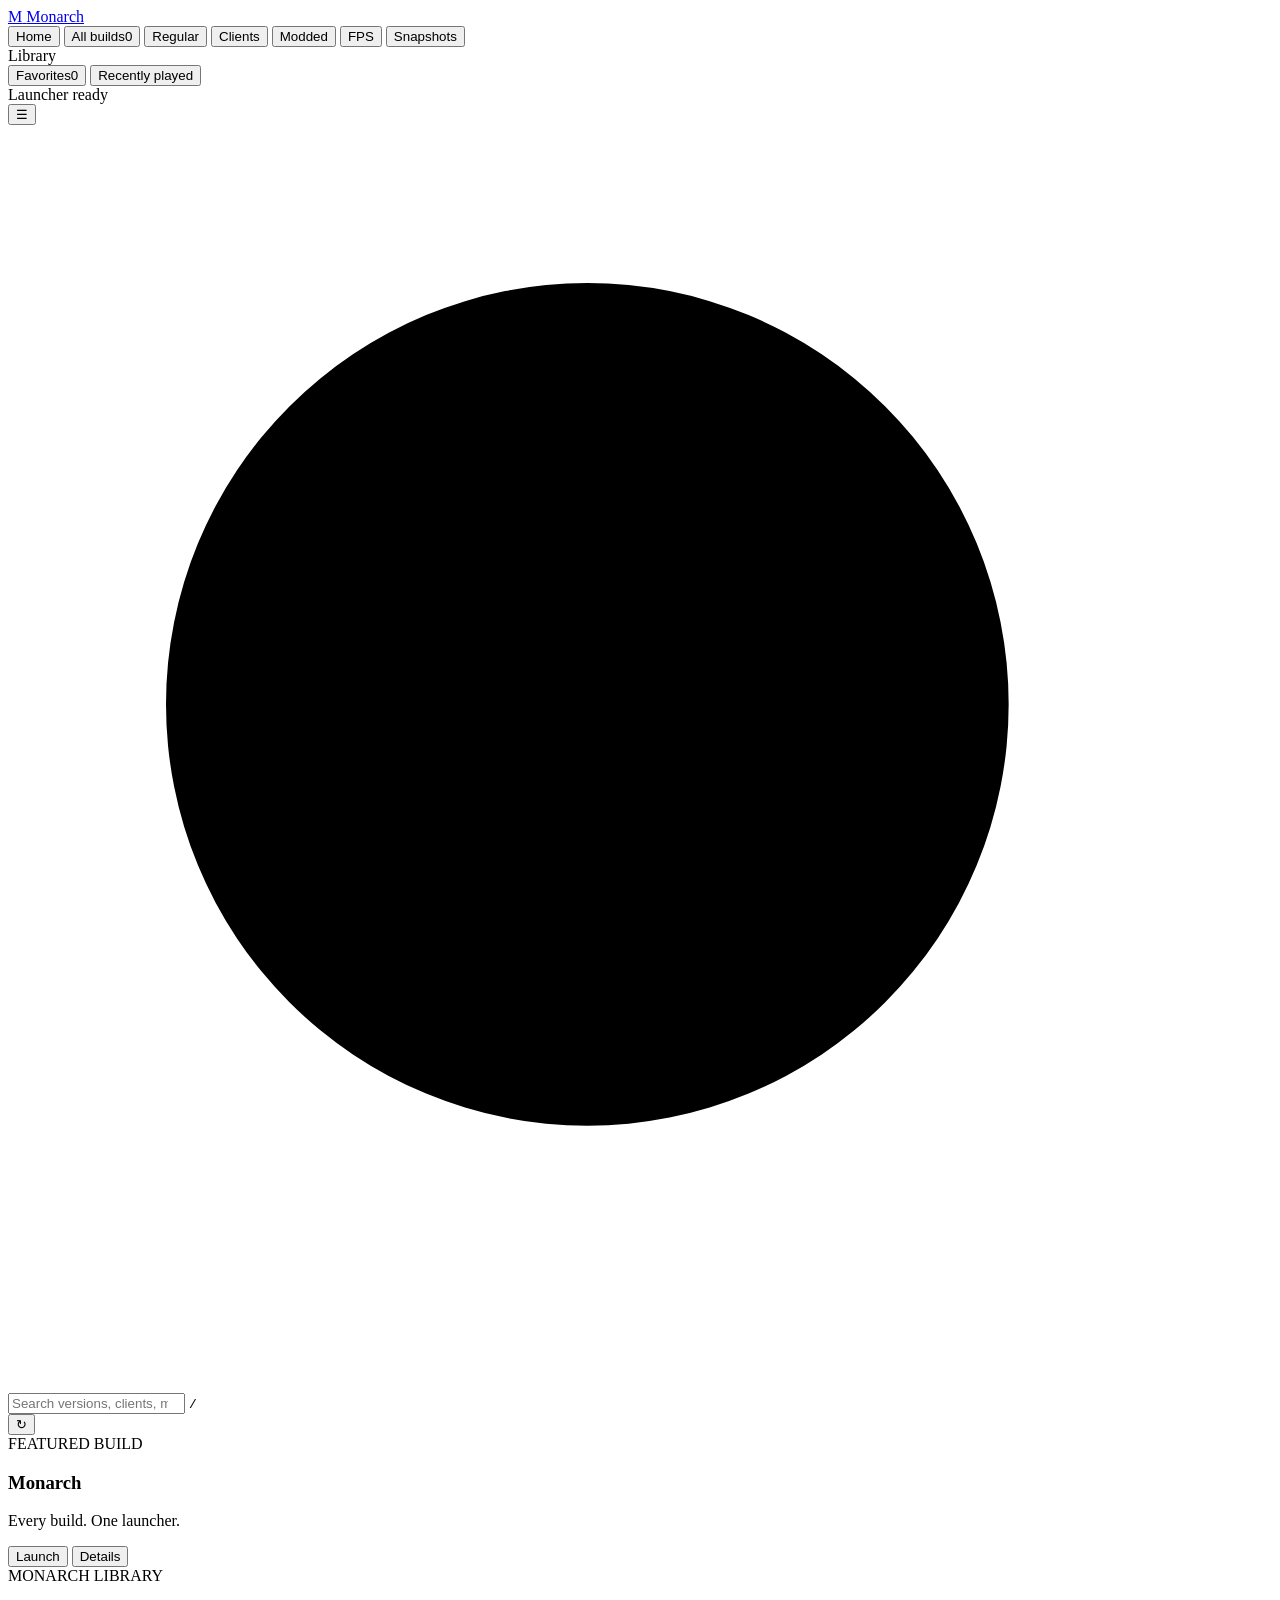
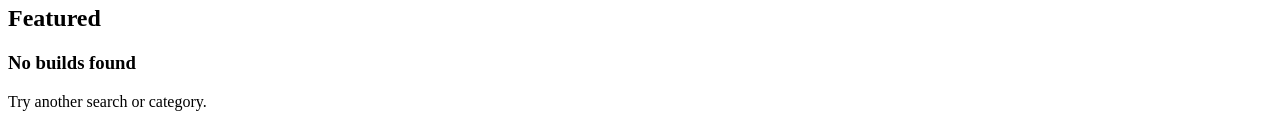
==== index.html @ 6c7450bb "Build Monarch launcher foundation" ====
<!doctype html>
<html lang="en">
<head>
  <meta charset="utf-8">
  <meta name="viewport" content="width=device-width,initial-scale=1,viewport-fit=cover">
  <meta name="theme-color" content="#0a0a0a">
  <meta name="description" content="Monarch - a fast browser Minecraft launcher.">
  <title>Monarch</title>
  <link rel="stylesheet" href="./assets/styles.css">
</head>
<body>
  <div class="app-shell">
    <aside class="sidebar" id="sidebar">
      <a class="brand" href="#home" aria-label="Monarch home">
        <span class="brand-mark">M</span>
        <span class="brand-name">Monarch</span>
      </a>

      <nav class="nav" aria-label="Launcher sections">
        <button class="nav-item active" data-view="home"><span>Home</span></button>
        <button class="nav-item" data-view="all"><span>All builds</span><span class="nav-count" id="allCount">0</span></button>
        <button class="nav-item" data-view="vanilla"><span>Regular</span></button>
        <button class="nav-item" data-view="client"><span>Clients</span></button>
        <button class="nav-item" data-view="modded"><span>Modded</span></button>
        <button class="nav-item" data-view="fps"><span>FPS</span></button>
        <button class="nav-item" data-view="snapshot"><span>Snapshots</span></button>
      </nav>

      <div class="sidebar-section">
        <div class="sidebar-label">Library</div>
        <button class="nav-item" data-view="favorites"><span>Favorites</span><span class="nav-count" id="favoriteCount">0</span></button>
        <button class="nav-item" data-view="recent"><span>Recently played</span></button>
      </div>

      <div class="sidebar-footer">
        <div class="status-dot"></div>
        <span>Launcher ready</span>
      </div>
    </aside>

    <main class="main">
      <header class="topbar">
        <button class="mobile-menu" id="mobileMenu" aria-label="Open menu">☰</button>
        <div class="search-wrap">
          <svg viewBox="0 0 24 24" aria-hidden="true"><path d="m21 21-4.35-4.35m2.35-5.65A8 8 0 1 1 3 11a8 8 0 0 1 16 0Z"/></svg>
          <input id="searchInput" type="search" autocomplete="off" placeholder="Search versions, clients, mods...">
          <kbd>/</kbd>
        </div>
        <button class="icon-button" id="randomButton" title="Random build" aria-label="Random build">↻</button>
      </header>

      <section class="content" id="content">
        <section class="hero" id="hero">
          <div class="hero-scrim"></div>
          <div class="hero-copy">
            <div class="eyebrow" id="heroEyebrow">FEATURED BUILD</div>
            <h1 id="heroTitle">Monarch</h1>
            <p id="heroDescription">Every build. One launcher.</p>
            <div class="hero-meta" id="heroMeta"></div>
            <div class="hero-actions">
              <button class="primary-button" id="heroLaunch">Launch</button>
              <button class="secondary-button" id="heroDetails">Details</button>
            </div>
          </div>
        </section>

        <section class="section">
          <div class="section-heading">
            <div>
              <div class="eyebrow" id="viewEyebrow">MONARCH LIBRARY</div>
              <h2 id="viewTitle">Featured</h2>
            </div>
            <div class="result-count" id="resultCount"></div>
          </div>
          <div class="build-grid" id="buildGrid" aria-live="polite"></div>
          <div class="empty-state hidden" id="emptyState">
            <h3>No builds found</h3>
            <p>Try another search or category.</p>
          </div>
        </section>
      </section>
    </main>
  </div>

  <dialog class="details-dialog" id="detailsDialog">
    <button class="dialog-close" id="dialogClose" aria-label="Close">×</button>
    <div class="dialog-cover" id="dialogCover"></div>
    <div class="dialog-body">
      <div class="eyebrow" id="dialogEyebrow"></div>
      <h2 id="dialogTitle"></h2>
      <p id="dialogDescription"></p>
      <div class="detail-chips" id="dialogChips"></div>
      <div class="detail-facts" id="dialogFacts"></div>
      <div class="dialog-actions">
        <button class="primary-button" id="dialogLaunch">Launch</button>
        <button class="secondary-button" id="dialogFavorite">Add favorite</button>
      </div>
    </div>
  </dialog>

  <div class="toast" id="toast" role="status" aria-live="polite"></div>

  <script src="./assets/app.js" defer></script>
</body>
</html>
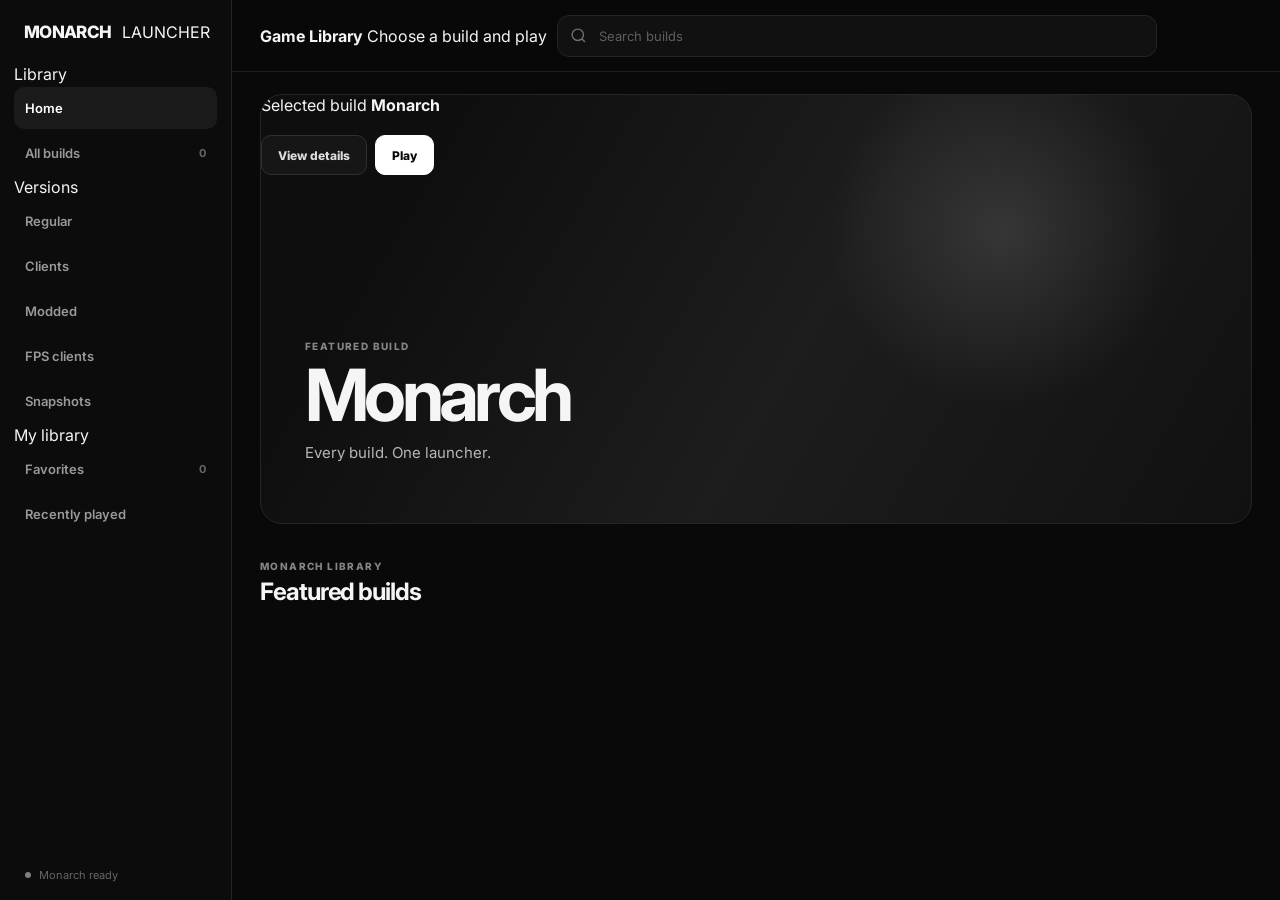
==== commit 8e2638fc: "Rework Monarch launcher layout" ====
--- a/index.html
+++ b/index.html
@@ -3,63 +3,83 @@
 <head>
   <meta charset="utf-8">
   <meta name="viewport" content="width=device-width,initial-scale=1,viewport-fit=cover">
-  <meta name="theme-color" content="#0a0a0a">
-  <meta name="description" content="Monarch - a fast browser Minecraft launcher.">
+  <meta name="theme-color" content="#090909">
+  <meta name="description" content="Monarch - a browser Minecraft launcher.">
+  <meta name="apple-mobile-web-app-capable" content="yes">
+  <meta name="apple-mobile-web-app-status-bar-style" content="black">
+  <link rel="manifest" href="./manifest.webmanifest">
   <title>Monarch</title>
   <link rel="stylesheet" href="./assets/styles.css">
 </head>
 <body>
   <div class="app-shell">
     <aside class="sidebar" id="sidebar">
-      <a class="brand" href="#home" aria-label="Monarch home">
-        <span class="brand-mark">M</span>
-        <span class="brand-name">Monarch</span>
-      </a>
+      <div class="sidebar-header">
+        <a class="brand" href="#home" aria-label="Monarch home">
+          <span class="brand-name">MONARCH</span>
+          <span class="brand-subtitle">LAUNCHER</span>
+        </a>
+      </div>
 
       <nav class="nav" aria-label="Launcher sections">
+        <div class="nav-label">Library</div>
         <button class="nav-item active" data-view="home"><span>Home</span></button>
         <button class="nav-item" data-view="all"><span>All builds</span><span class="nav-count" id="allCount">0</span></button>
+
+        <div class="nav-label nav-label-spaced">Versions</div>
         <button class="nav-item" data-view="vanilla"><span>Regular</span></button>
         <button class="nav-item" data-view="client"><span>Clients</span></button>
         <button class="nav-item" data-view="modded"><span>Modded</span></button>
-        <button class="nav-item" data-view="fps"><span>FPS</span></button>
+        <button class="nav-item" data-view="fps"><span>FPS clients</span></button>
         <button class="nav-item" data-view="snapshot"><span>Snapshots</span></button>
+
+        <div class="nav-label nav-label-spaced">My library</div>
+        <button class="nav-item" data-view="favorites"><span>Favorites</span><span class="nav-count" id="favoriteCount">0</span></button>
+        <button class="nav-item" data-view="recent"><span>Recently played</span></button>
       </nav>
 
-      <div class="sidebar-section">
-        <div class="sidebar-label">Library</div>
-        <button class="nav-item" data-view="favorites"><span>Favorites</span><span class="nav-count" id="favoriteCount">0</span></button>
-        <button class="nav-item" data-view="recent"><span>Recently played</span></button>
-      </div>
-
       <div class="sidebar-footer">
-        <div class="status-dot"></div>
-        <span>Launcher ready</span>
+        <span class="status-dot" aria-hidden="true"></span>
+        <span>Monarch ready</span>
       </div>
     </aside>
 
     <main class="main">
       <header class="topbar">
-        <button class="mobile-menu" id="mobileMenu" aria-label="Open menu">☰</button>
-        <div class="search-wrap">
+        <button class="mobile-menu" id="mobileMenu" aria-label="Open navigation">
+          <span></span><span></span><span></span>
+        </button>
+
+        <div class="topbar-title">
+          <strong>Game Library</strong>
+          <span>Choose a build and play</span>
+        </div>
+
+        <label class="search-wrap" aria-label="Search Monarch">
           <svg viewBox="0 0 24 24" aria-hidden="true"><path d="m21 21-4.35-4.35m2.35-5.65A8 8 0 1 1 3 11a8 8 0 0 1 16 0Z"/></svg>
-          <input id="searchInput" type="search" autocomplete="off" placeholder="Search versions, clients, mods...">
-          <kbd>/</kbd>
-        </div>
-        <button class="icon-button" id="randomButton" title="Random build" aria-label="Random build">↻</button>
+          <input id="searchInput" type="search" autocomplete="off" placeholder="Search builds">
+        </label>
       </header>
 
       <section class="content" id="content">
         <section class="hero" id="hero">
-          <div class="hero-scrim"></div>
+          <div class="hero-shade" aria-hidden="true"></div>
+
           <div class="hero-copy">
             <div class="eyebrow" id="heroEyebrow">FEATURED BUILD</div>
             <h1 id="heroTitle">Monarch</h1>
             <p id="heroDescription">Every build. One launcher.</p>
             <div class="hero-meta" id="heroMeta"></div>
+          </div>
+
+          <div class="hero-launchbar">
+            <div class="hero-selection">
+              <span class="selection-label">Selected build</span>
+              <strong id="heroSelectionName">Monarch</strong>
+            </div>
             <div class="hero-actions">
-              <button class="primary-button" id="heroLaunch">Launch</button>
-              <button class="secondary-button" id="heroDetails">Details</button>
+              <button class="secondary-button" id="heroDetails">View details</button>
+              <button class="primary-button" id="heroLaunch">Play</button>
             </div>
           </div>
         </section>
@@ -68,11 +88,13 @@
           <div class="section-heading">
             <div>
               <div class="eyebrow" id="viewEyebrow">MONARCH LIBRARY</div>
-              <h2 id="viewTitle">Featured</h2>
+              <h2 id="viewTitle">Featured builds</h2>
             </div>
             <div class="result-count" id="resultCount"></div>
           </div>
+
           <div class="build-grid" id="buildGrid" aria-live="polite"></div>
+
           <div class="empty-state hidden" id="emptyState">
             <h3>No builds found</h3>
             <p>Try another search or category.</p>
@@ -92,7 +114,7 @@
       <div class="detail-chips" id="dialogChips"></div>
       <div class="detail-facts" id="dialogFacts"></div>
       <div class="dialog-actions">
-        <button class="primary-button" id="dialogLaunch">Launch</button>
+        <button class="primary-button" id="dialogLaunch">Play</button>
         <button class="secondary-button" id="dialogFavorite">Add favorite</button>
       </div>
     </div>
--- a/assets/styles.css
+++ b/assets/styles.css
@@ -0,0 +1,134 @@
+@import url('https://fonts.googleapis.com/css2?family=Inter:wght@400;500;600;700;800&display=swap');
+
+:root{
+  color-scheme:dark;
+  --bg:#090909;
+  --panel:#101010;
+  --panel-2:#151515;
+  --panel-3:#1b1b1b;
+  --line:#252525;
+  --muted:#888;
+  --text:#f5f5f5;
+  --soft:#c8c8c8;
+  --accent:#fff;
+  --sidebar:232px;
+  --radius:18px;
+}
+*{box-sizing:border-box}
+html{background:var(--bg);scroll-behavior:smooth}
+body{margin:0;background:var(--bg);color:var(--text);font-family:Inter,system-ui,-apple-system,BlinkMacSystemFont,"Segoe UI",sans-serif;min-height:100vh}
+button,input{font:inherit}
+button{color:inherit}
+button:focus-visible,input:focus-visible,a:focus-visible{outline:2px solid #fff;outline-offset:2px}
+.app-shell{display:grid;grid-template-columns:var(--sidebar) minmax(0,1fr);min-height:100vh}
+.sidebar{position:fixed;inset:0 auto 0 0;width:var(--sidebar);padding:22px 14px 16px;border-right:1px solid var(--line);background:#0c0c0c;z-index:20;display:flex;flex-direction:column}
+.brand{display:flex;align-items:center;gap:11px;color:var(--text);text-decoration:none;padding:0 10px 22px}
+.brand-mark{width:34px;height:34px;border-radius:10px;display:grid;place-items:center;background:#f4f4f4;color:#090909;font-weight:900;letter-spacing:-.08em;padding-right:2px}
+.brand-name{font-weight:800;font-size:17px;letter-spacing:-.04em}
+.nav{display:grid;gap:3px}
+.nav-item{width:100%;border:0;background:transparent;color:#999;border-radius:10px;min-height:42px;padding:0 11px;display:flex;align-items:center;justify-content:space-between;cursor:pointer;text-align:left;font-weight:600;font-size:13px}
+.nav-item:hover{background:#141414;color:#ddd}
+.nav-item.active{background:#1b1b1b;color:#fff}
+.nav-count{font-size:11px;color:#666;font-weight:700}
+.sidebar-section{margin-top:24px}
+.sidebar-label{padding:0 11px 8px;color:#555;font-size:10px;font-weight:800;letter-spacing:.13em;text-transform:uppercase}
+.sidebar-footer{margin-top:auto;display:flex;align-items:center;gap:8px;padding:12px 11px 2px;color:#666;font-size:11px}
+.status-dot{width:6px;height:6px;border-radius:50%;background:#7e7e7e}
+.main{grid-column:2;min-width:0}
+.topbar{height:72px;position:sticky;top:0;z-index:15;display:flex;align-items:center;gap:10px;padding:0 28px;background:rgba(9,9,9,.88);backdrop-filter:blur(14px);border-bottom:1px solid rgba(37,37,37,.75)}
+.search-wrap{height:42px;max-width:600px;flex:1;border:1px solid var(--line);background:#111;border-radius:12px;display:flex;align-items:center;padding:0 12px;gap:10px}
+.search-wrap svg{width:17px;height:17px;fill:none;stroke:#6f6f6f;stroke-width:2}
+.search-wrap input{border:0;outline:0;background:transparent;color:#fff;min-width:0;flex:1;font-size:13px}
+.search-wrap input::placeholder{color:#5e5e5e}
+.search-wrap kbd{font-size:10px;color:#666;border:1px solid #292929;padding:2px 6px;border-radius:5px;background:#171717}
+.icon-button,.mobile-menu{height:42px;min-width:42px;border:1px solid var(--line);background:#111;border-radius:12px;cursor:pointer;color:#aaa}
+.icon-button:hover,.mobile-menu:hover{background:#191919;color:#fff}
+.mobile-menu{display:none}
+.content{padding:22px 28px 60px}
+.hero{height:min(46vw,430px);min-height:320px;border:1px solid #252525;border-radius:22px;overflow:hidden;position:relative;background:
+radial-gradient(circle at 75% 32%,rgba(255,255,255,.12),transparent 22%),
+linear-gradient(120deg,#0e0e0e 15%,#1d1d1d 55%,#111 100%);background-size:cover;background-position:center}
+.hero-scrim{position:absolute;inset:0;background:linear-gradient(90deg,rgba(4,4,4,.92) 0%,rgba(4,4,4,.62) 48%,rgba(4,4,4,.12) 78%),linear-gradient(0deg,rgba(4,4,4,.5),transparent 50%)}
+.hero-copy{position:absolute;left:44px;bottom:40px;max-width:560px}
+.eyebrow{font-size:10px;letter-spacing:.14em;font-weight:800;color:#858585;text-transform:uppercase}
+.hero h1{font-size:clamp(36px,6vw,72px);line-height:.95;letter-spacing:-.065em;margin:9px 0 12px}
+.hero p{font-size:15px;line-height:1.6;color:#b7b7b7;margin:0;max-width:530px}
+.hero-meta{display:flex;gap:8px;flex-wrap:wrap;margin-top:18px}
+.chip{font-size:10px;font-weight:700;color:#b8b8b8;border:1px solid #333;background:rgba(15,15,15,.72);padding:6px 8px;border-radius:999px}
+.hero-actions,.dialog-actions{display:flex;gap:8px;margin-top:20px}
+.primary-button,.secondary-button{border-radius:10px;min-height:40px;padding:0 16px;font-size:12px;font-weight:800;cursor:pointer}
+.primary-button{border:1px solid white;background:white;color:#090909}
+.primary-button:hover{background:#ddd;border-color:#ddd}
+.secondary-button{border:1px solid #303030;background:#161616;color:#ddd}
+.secondary-button:hover{background:#202020}
+.primary-button:disabled{opacity:.35;cursor:not-allowed}
+.section{padding-top:36px}
+.section-heading{display:flex;align-items:flex-end;justify-content:space-between;gap:20px;margin-bottom:16px}
+.section-heading h2{font-size:24px;letter-spacing:-.045em;margin:5px 0 0}
+.result-count{font-size:11px;color:#5f5f5f}
+.build-grid{display:grid;grid-template-columns:repeat(auto-fill,minmax(205px,1fr));gap:12px}
+.build-card{border:1px solid var(--line);background:#101010;border-radius:16px;overflow:hidden;cursor:pointer;transition:transform .16s ease,border-color .16s ease,background .16s ease}
+.build-card:hover{transform:translateY(-2px);border-color:#3a3a3a;background:#131313}
+.card-art{position:relative;aspect-ratio:16/10;background:
+radial-gradient(circle at 72% 28%,rgba(255,255,255,.09),transparent 24%),
+linear-gradient(135deg,#181818,#0d0d0d);background-size:cover;background-position:center;border-bottom:1px solid #202020}
+.card-art::after{content:"";position:absolute;inset:0;background:linear-gradient(0deg,rgba(8,8,8,.42),transparent 60%)}
+.card-badge{position:absolute;z-index:1;top:10px;left:10px;font-size:9px;letter-spacing:.08em;text-transform:uppercase;font-weight:800;border:1px solid rgba(255,255,255,.16);background:rgba(8,8,8,.72);backdrop-filter:blur(8px);padding:5px 7px;border-radius:999px}
+.favorite-button{position:absolute;z-index:2;right:9px;top:9px;width:30px;height:30px;border:1px solid rgba(255,255,255,.15);background:rgba(8,8,8,.72);border-radius:9px;cursor:pointer;color:#8b8b8b}
+.favorite-button.active{color:#fff}
+.card-body{padding:13px}
+.card-title-row{display:flex;gap:10px;align-items:flex-start;justify-content:space-between}
+.card-title{font-size:14px;font-weight:750;letter-spacing:-.025em;margin:0}
+.card-version{font-size:10px;color:#666;white-space:nowrap;padding-top:2px}
+.card-description{font-size:11px;line-height:1.5;color:#777;margin:7px 0 0;display:-webkit-box;-webkit-line-clamp:2;-webkit-box-orient:vertical;overflow:hidden;min-height:33px}
+.card-footer{display:flex;align-items:center;justify-content:space-between;margin-top:11px;padding-top:10px;border-top:1px solid #1f1f1f;color:#5f5f5f;font-size:9px;text-transform:uppercase;letter-spacing:.07em;font-weight:700}
+.launch-status.ready{color:#b8b8b8}
+.empty-state{text-align:center;border:1px dashed #2a2a2a;border-radius:16px;padding:60px 20px;color:#777}
+.empty-state h3{margin:0 0 8px;color:#bbb}
+.hidden{display:none!important}
+.details-dialog{width:min(760px,calc(100vw - 32px));padding:0;border:1px solid #303030;background:#111;color:#fff;border-radius:20px;overflow:hidden;box-shadow:0 30px 100px rgba(0,0,0,.55)}
+.details-dialog::backdrop{background:rgba(0,0,0,.72);backdrop-filter:blur(8px)}
+.dialog-close{position:absolute;right:12px;top:12px;z-index:3;width:36px;height:36px;border:1px solid rgba(255,255,255,.15);border-radius:10px;background:rgba(10,10,10,.7);color:#bbb;font-size:23px;cursor:pointer}
+.dialog-cover{height:240px;background:linear-gradient(135deg,#1c1c1c,#0b0b0b);background-size:cover;background-position:center;border-bottom:1px solid #222}
+.dialog-body{padding:24px}
+.dialog-body h2{font-size:30px;letter-spacing:-.05em;margin:7px 0 10px}
+.dialog-body p{color:#999;line-height:1.65;font-size:13px}
+.detail-chips{display:flex;gap:6px;flex-wrap:wrap;margin:16px 0}
+.detail-facts{display:grid;grid-template-columns:repeat(3,1fr);border-top:1px solid #242424;border-bottom:1px solid #242424;margin-top:16px}
+.fact{padding:14px 0}
+.fact+.fact{border-left:1px solid #242424;padding-left:14px}
+.fact-label{font-size:9px;text-transform:uppercase;letter-spacing:.1em;color:#555;font-weight:800}
+.fact-value{font-size:12px;color:#bcbcbc;margin-top:5px}
+.toast{position:fixed;bottom:24px;left:50%;transform:translate(-50%,18px);background:#f4f4f4;color:#111;border-radius:10px;padding:10px 14px;font-size:12px;font-weight:700;opacity:0;pointer-events:none;transition:.18s ease;z-index:50}
+.toast.show{opacity:1;transform:translate(-50%,0)}
+@media(max-width:820px){
+  :root{--sidebar:230px}
+  .app-shell{display:block}
+  .sidebar{transform:translateX(-102%);transition:transform .2s ease;box-shadow:20px 0 60px rgba(0,0,0,.45)}
+  .sidebar.open{transform:translateX(0)}
+  .main{width:100%}
+  .mobile-menu{display:block}
+  .topbar{padding:0 16px}
+  .content{padding:16px 16px 46px}
+  .hero{height:430px}
+  .hero-copy{left:24px;right:24px;bottom:27px}
+  .hero-scrim{background:linear-gradient(0deg,rgba(4,4,4,.94) 0%,rgba(4,4,4,.52) 55%,rgba(4,4,4,.12))}
+  .search-wrap kbd{display:none}
+}
+@media(max-width:520px){
+  .hero{min-height:390px;height:58vh}
+  .hero-copy{left:20px;right:20px}
+  .hero h1{font-size:42px}
+  .build-grid{grid-template-columns:repeat(2,minmax(0,1fr));gap:9px}
+  .card-body{padding:11px}
+  .card-description{display:none}
+  .card-footer{margin-top:8px}
+  .details-dialog{width:calc(100vw - 18px)}
+  .dialog-cover{height:190px}
+  .dialog-body{padding:20px}
+  .detail-facts{grid-template-columns:1fr}
+  .fact+.fact{border-left:0;border-top:1px solid #242424;padding-left:0}
+}
+@media(prefers-reduced-motion:reduce){
+  *{scroll-behavior:auto!important;transition:none!important}
+}
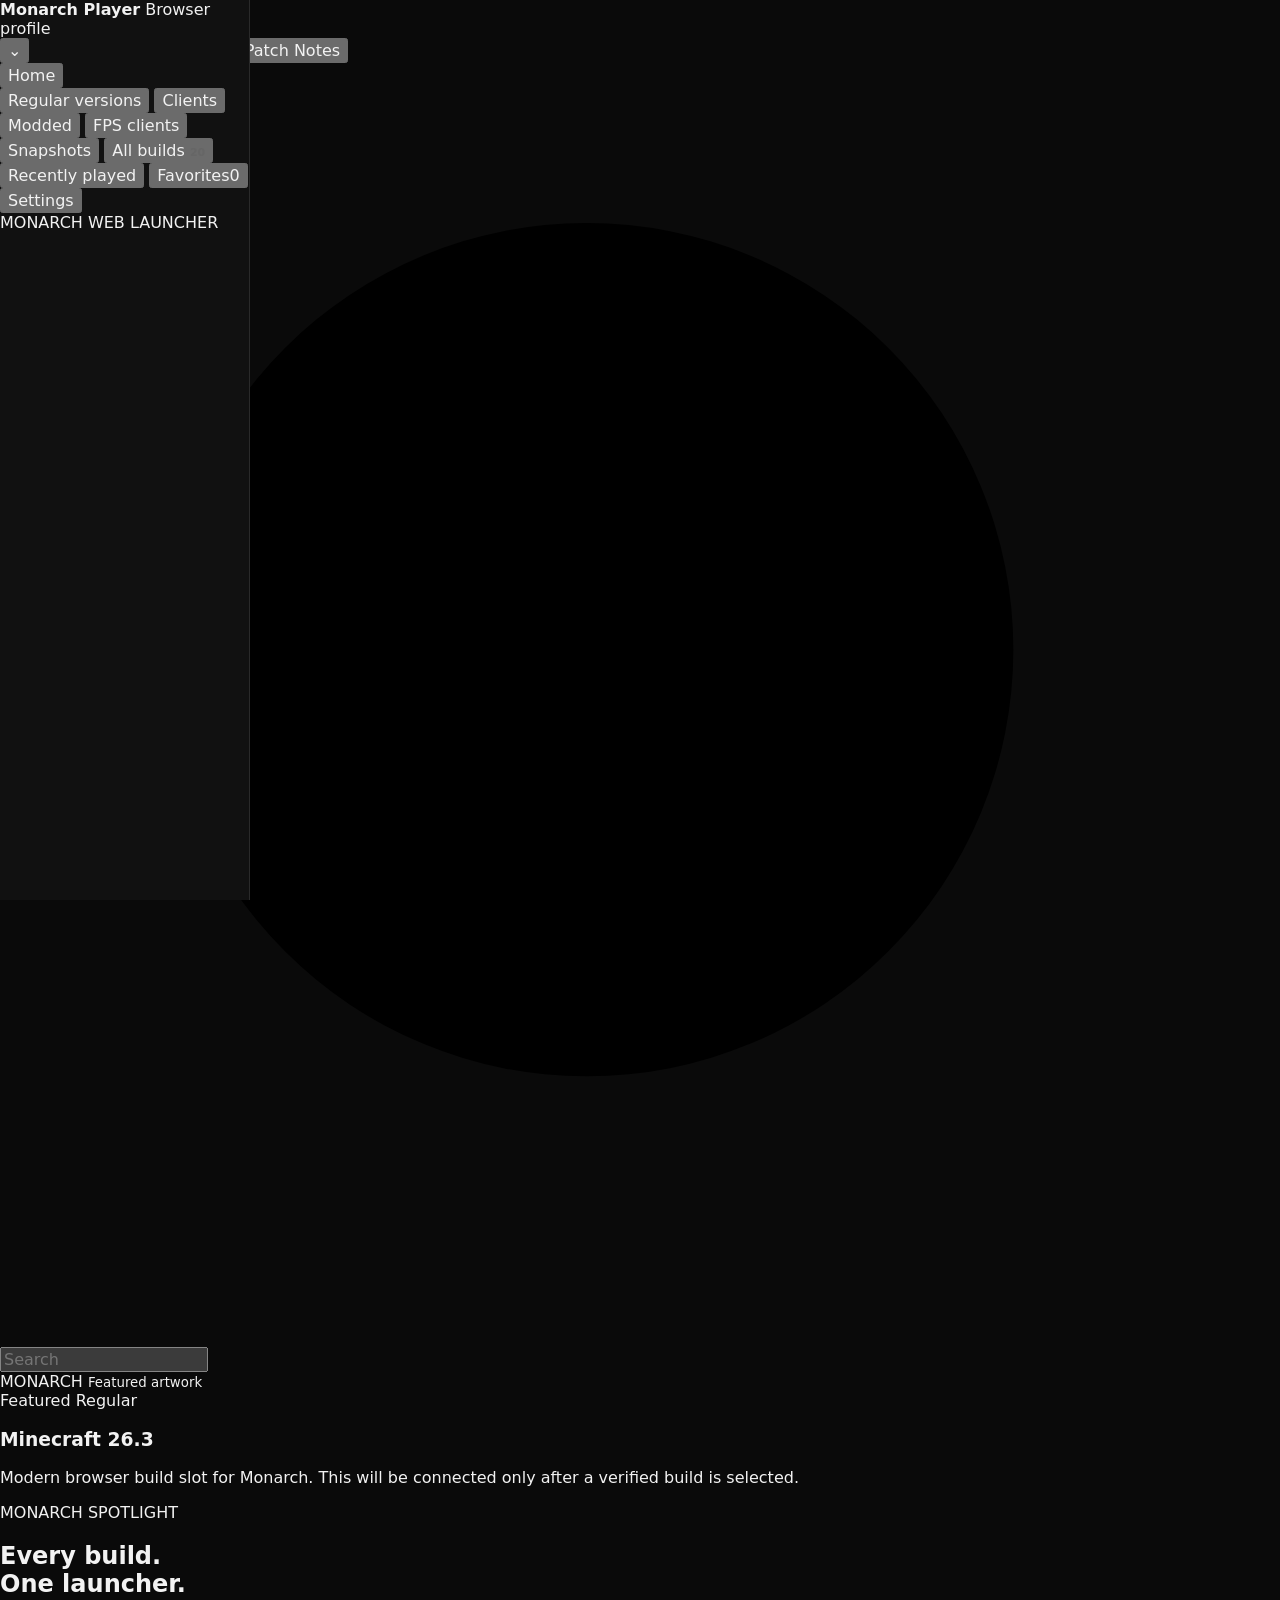
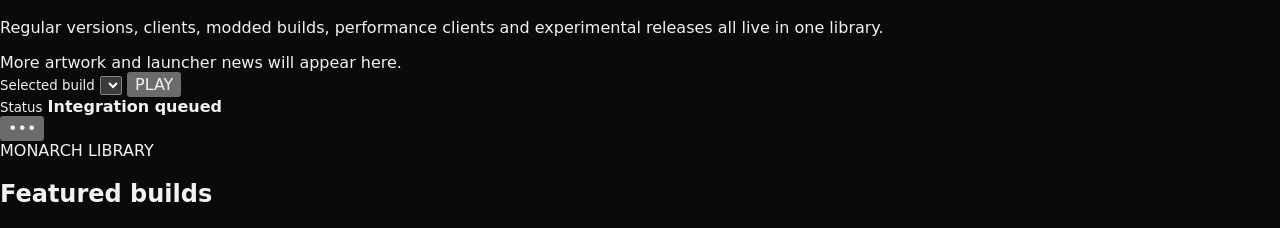
==== commit 55698d71: "Shift Monarch to Minecraft Launcher layout" ====
--- a/index.html
+++ b/index.html
@@ -3,7 +3,7 @@
 <head>
   <meta charset="utf-8">
   <meta name="viewport" content="width=device-width,initial-scale=1,viewport-fit=cover">
-  <meta name="theme-color" content="#090909">
+  <meta name="theme-color" content="#101010">
   <meta name="description" content="Monarch - a browser Minecraft launcher.">
   <meta name="apple-mobile-web-app-capable" content="yes">
   <meta name="apple-mobile-web-app-status-bar-style" content="black">
@@ -12,94 +12,151 @@
   <link rel="stylesheet" href="./assets/styles.css">
 </head>
 <body>
-  <div class="app-shell">
+  <div class="launcher-shell">
     <aside class="sidebar" id="sidebar">
-      <div class="sidebar-header">
-        <a class="brand" href="#home" aria-label="Monarch home">
-          <span class="brand-name">MONARCH</span>
-          <span class="brand-subtitle">LAUNCHER</span>
-        </a>
+      <div class="account-block">
+        <div class="account-avatar" aria-hidden="true"></div>
+        <div class="account-copy">
+          <strong>Monarch Player</strong>
+          <span>Browser profile</span>
+        </div>
+        <button class="account-menu" aria-label="Account menu">⌄</button>
       </div>
 
-      <nav class="nav" aria-label="Launcher sections">
-        <div class="nav-label">Library</div>
-        <button class="nav-item active" data-view="home"><span>Home</span></button>
-        <button class="nav-item" data-view="all"><span>All builds</span><span class="nav-count" id="allCount">0</span></button>
+      <nav class="game-nav" aria-label="Monarch sections">
+        <button class="game-nav-item active" data-view="home">
+          <span class="nav-icon home-icon" aria-hidden="true"></span>
+          <span>Home</span>
+        </button>
 
-        <div class="nav-label nav-label-spaced">Versions</div>
-        <button class="nav-item" data-view="vanilla"><span>Regular</span></button>
-        <button class="nav-item" data-view="client"><span>Clients</span></button>
-        <button class="nav-item" data-view="modded"><span>Modded</span></button>
-        <button class="nav-item" data-view="fps"><span>FPS clients</span></button>
-        <button class="nav-item" data-view="snapshot"><span>Snapshots</span></button>
+        <div class="nav-divider"></div>
 
-        <div class="nav-label nav-label-spaced">My library</div>
-        <button class="nav-item" data-view="favorites"><span>Favorites</span><span class="nav-count" id="favoriteCount">0</span></button>
-        <button class="nav-item" data-view="recent"><span>Recently played</span></button>
+        <button class="game-nav-item" data-view="vanilla">
+          <span class="nav-icon grass-icon" aria-hidden="true"></span>
+          <span>Regular versions</span>
+        </button>
+        <button class="game-nav-item" data-view="client">
+          <span class="nav-icon client-icon" aria-hidden="true"></span>
+          <span>Clients</span>
+        </button>
+        <button class="game-nav-item" data-view="modded">
+          <span class="nav-icon mod-icon" aria-hidden="true"></span>
+          <span>Modded</span>
+        </button>
+        <button class="game-nav-item" data-view="fps">
+          <span class="nav-icon speed-icon" aria-hidden="true"></span>
+          <span>FPS clients</span>
+        </button>
+        <button class="game-nav-item" data-view="snapshot">
+          <span class="nav-icon snapshot-icon" aria-hidden="true"></span>
+          <span>Snapshots</span>
+        </button>
+        <button class="game-nav-item" data-view="all">
+          <span class="nav-icon library-icon" aria-hidden="true"></span>
+          <span>All builds</span>
+          <span class="nav-count" id="allCount">0</span>
+        </button>
       </nav>
 
-      <div class="sidebar-footer">
-        <span class="status-dot" aria-hidden="true"></span>
-        <span>Monarch ready</span>
+      <div class="sidebar-bottom">
+        <button class="utility-nav" data-view="recent"><span>Recently played</span></button>
+        <button class="utility-nav" data-view="favorites"><span>Favorites</span><span id="favoriteCount">0</span></button>
+        <button class="utility-nav" id="settingsButton"><span>Settings</span></button>
+        <div class="launcher-version">MONARCH WEB LAUNCHER</div>
       </div>
     </aside>
 
     <main class="main">
-      <header class="topbar">
+      <header class="game-header">
         <button class="mobile-menu" id="mobileMenu" aria-label="Open navigation">
           <span></span><span></span><span></span>
         </button>
 
-        <div class="topbar-title">
-          <strong>Game Library</strong>
-          <span>Choose a build and play</span>
+        <div class="game-heading">
+          <div class="game-kicker">MONARCH</div>
+          <strong>WEB EDITION</strong>
         </div>
 
-        <label class="search-wrap" aria-label="Search Monarch">
+        <nav class="header-tabs" aria-label="Launcher pages">
+          <button class="header-tab active" data-tab="play">Play</button>
+          <button class="header-tab" data-tab="installations">Installations</button>
+          <button class="header-tab" data-tab="news">News</button>
+          <button class="header-tab" data-tab="patch-notes">Patch Notes</button>
+        </nav>
+
+        <label class="header-search" aria-label="Search builds">
           <svg viewBox="0 0 24 24" aria-hidden="true"><path d="m21 21-4.35-4.35m2.35-5.65A8 8 0 1 1 3 11a8 8 0 0 1 16 0Z"/></svg>
-          <input id="searchInput" type="search" autocomplete="off" placeholder="Search builds">
+          <input id="searchInput" type="search" autocomplete="off" placeholder="Search">
         </label>
       </header>
 
-      <section class="content" id="content">
-        <section class="hero" id="hero">
-          <div class="hero-shade" aria-hidden="true"></div>
+      <section class="play-layout" id="playSection">
+        <div class="hero-stage">
+          <section class="hero-art" id="hero">
+            <div class="hero-placeholder" id="heroPlaceholder">
+              <span>MONARCH</span>
+              <small>Featured artwork</small>
+            </div>
+            <div class="hero-caption">
+              <div class="hero-caption-top">
+                <span id="heroEyebrow">FEATURED BUILD</span>
+                <span id="heroVersion"></span>
+              </div>
+              <h1 id="heroTitle">Minecraft</h1>
+              <p id="heroDescription">Choose a build and start playing.</p>
+            </div>
+          </section>
 
-          <div class="hero-copy">
-            <div class="eyebrow" id="heroEyebrow">FEATURED BUILD</div>
-            <h1 id="heroTitle">Monarch</h1>
-            <p id="heroDescription">Every build. One launcher.</p>
-            <div class="hero-meta" id="heroMeta"></div>
-          </div>
+          <aside class="promo-panel">
+            <div class="promo-inner">
+              <span class="promo-kicker">MONARCH SPOTLIGHT</span>
+              <h2>Every build.<br>One launcher.</h2>
+              <p>Regular versions, clients, modded builds, performance clients and experimental releases all live in one library.</p>
+              <div class="promo-rule"></div>
+              <span class="promo-note">More artwork and launcher news will appear here.</span>
+            </div>
+          </aside>
+        </div>
 
-          <div class="hero-launchbar">
-            <div class="hero-selection">
-              <span class="selection-label">Selected build</span>
-              <strong id="heroSelectionName">Monarch</strong>
+        <section class="launch-strip">
+          <label class="build-picker">
+            <span class="picker-icon" aria-hidden="true"></span>
+            <span class="picker-copy">
+              <small>Selected build</small>
+              <select id="buildSelect" aria-label="Selected build"></select>
+            </span>
+          </label>
+
+          <button class="play-button" id="heroLaunch">PLAY</button>
+
+          <div class="launch-account">
+            <div class="launch-status-dot" aria-hidden="true"></div>
+            <div>
+              <small>Status</small>
+              <strong id="selectedStatus">Integration queued</strong>
             </div>
-            <div class="hero-actions">
-              <button class="secondary-button" id="heroDetails">View details</button>
-              <button class="primary-button" id="heroLaunch">Play</button>
-            </div>
+            <button class="more-button" id="heroDetails" aria-label="Build details">•••</button>
           </div>
         </section>
+      </section>
 
-        <section class="section">
-          <div class="section-heading">
-            <div>
-              <div class="eyebrow" id="viewEyebrow">MONARCH LIBRARY</div>
-              <h2 id="viewTitle">Featured builds</h2>
-            </div>
-            <div class="result-count" id="resultCount"></div>
+      <section class="library-section" id="librarySection">
+        <div class="library-heading">
+          <div>
+            <span class="section-kicker" id="viewEyebrow">MONARCH LIBRARY</span>
+            <h2 id="viewTitle">Featured builds</h2>
           </div>
+          <div class="library-tools">
+            <span id="resultCount"></span>
+          </div>
+        </div>
 
-          <div class="build-grid" id="buildGrid" aria-live="polite"></div>
+        <div class="build-grid" id="buildGrid" aria-live="polite"></div>
 
-          <div class="empty-state hidden" id="emptyState">
-            <h3>No builds found</h3>
-            <p>Try another search or category.</p>
-          </div>
-        </section>
+        <div class="empty-state hidden" id="emptyState">
+          <strong>No builds found</strong>
+          <span>Try another search or section.</span>
+        </div>
       </section>
     </main>
   </div>
@@ -108,14 +165,14 @@
     <button class="dialog-close" id="dialogClose" aria-label="Close">×</button>
     <div class="dialog-cover" id="dialogCover"></div>
     <div class="dialog-body">
-      <div class="eyebrow" id="dialogEyebrow"></div>
+      <div class="dialog-kicker" id="dialogEyebrow"></div>
       <h2 id="dialogTitle"></h2>
       <p id="dialogDescription"></p>
       <div class="detail-chips" id="dialogChips"></div>
       <div class="detail-facts" id="dialogFacts"></div>
       <div class="dialog-actions">
-        <button class="primary-button" id="dialogLaunch">Play</button>
-        <button class="secondary-button" id="dialogFavorite">Add favorite</button>
+        <button class="dialog-play" id="dialogLaunch">PLAY</button>
+        <button class="dialog-secondary" id="dialogFavorite">Add favorite</button>
       </div>
     </div>
   </dialog>
--- a/assets/styles.css
+++ b/assets/styles.css
@@ -1,134 +1,686 @@
-@import url('https://fonts.googleapis.com/css2?family=Inter:wght@400;500;600;700;800&display=swap');
-
 :root{
   color-scheme:dark;
-  --bg:#090909;
-  --panel:#101010;
-  --panel-2:#151515;
-  --panel-3:#1b1b1b;
-  --line:#252525;
-  --muted:#888;
-  --text:#f5f5f5;
-  --soft:#c8c8c8;
-  --accent:#fff;
-  --sidebar:232px;
-  --radius:18px;
+  --bg:#0a0a0a;
+  --sidebar:#111111;
+  --panel:#151515;
+  --panel-2:#1a1a1a;
+  --line:#2a2a2a;
+  --line-strong:#3a3a3a;
+  --text:#f2f2f2;
+  --muted:#8f8f8f;
+  --muted-2:#686868;
+  --red:#d32626;
+  --red-dark:#a91616;
+  --sidebar-width:250px;
 }
 *{box-sizing:border-box}
 html{background:var(--bg);scroll-behavior:smooth}
-body{margin:0;background:var(--bg);color:var(--text);font-family:Inter,system-ui,-apple-system,BlinkMacSystemFont,"Segoe UI",sans-serif;min-height:100vh}
+body{
+  margin:0;
+  min-height:100vh;
+  background:var(--bg);
+  color:var(--text);
+  font-family:system-ui,-apple-system,BlinkMacSystemFont,"Segoe UI",sans-serif;
+}
 button,input{font:inherit}
 button{color:inherit}
-button:focus-visible,input:focus-visible,a:focus-visible{outline:2px solid #fff;outline-offset:2px}
-.app-shell{display:grid;grid-template-columns:var(--sidebar) minmax(0,1fr);min-height:100vh}
-.sidebar{position:fixed;inset:0 auto 0 0;width:var(--sidebar);padding:22px 14px 16px;border-right:1px solid var(--line);background:#0c0c0c;z-index:20;display:flex;flex-direction:column}
-.brand{display:flex;align-items:center;gap:11px;color:var(--text);text-decoration:none;padding:0 10px 22px}
-.brand-mark{width:34px;height:34px;border-radius:10px;display:grid;place-items:center;background:#f4f4f4;color:#090909;font-weight:900;letter-spacing:-.08em;padding-right:2px}
-.brand-name{font-weight:800;font-size:17px;letter-spacing:-.04em}
-.nav{display:grid;gap:3px}
-.nav-item{width:100%;border:0;background:transparent;color:#999;border-radius:10px;min-height:42px;padding:0 11px;display:flex;align-items:center;justify-content:space-between;cursor:pointer;text-align:left;font-weight:600;font-size:13px}
-.nav-item:hover{background:#141414;color:#ddd}
-.nav-item.active{background:#1b1b1b;color:#fff}
-.nav-count{font-size:11px;color:#666;font-weight:700}
-.sidebar-section{margin-top:24px}
-.sidebar-label{padding:0 11px 8px;color:#555;font-size:10px;font-weight:800;letter-spacing:.13em;text-transform:uppercase}
-.sidebar-footer{margin-top:auto;display:flex;align-items:center;gap:8px;padding:12px 11px 2px;color:#666;font-size:11px}
-.status-dot{width:6px;height:6px;border-radius:50%;background:#7e7e7e}
-.main{grid-column:2;min-width:0}
-.topbar{height:72px;position:sticky;top:0;z-index:15;display:flex;align-items:center;gap:10px;padding:0 28px;background:rgba(9,9,9,.88);backdrop-filter:blur(14px);border-bottom:1px solid rgba(37,37,37,.75)}
-.search-wrap{height:42px;max-width:600px;flex:1;border:1px solid var(--line);background:#111;border-radius:12px;display:flex;align-items:center;padding:0 12px;gap:10px}
-.search-wrap svg{width:17px;height:17px;fill:none;stroke:#6f6f6f;stroke-width:2}
-.search-wrap input{border:0;outline:0;background:transparent;color:#fff;min-width:0;flex:1;font-size:13px}
-.search-wrap input::placeholder{color:#5e5e5e}
-.search-wrap kbd{font-size:10px;color:#666;border:1px solid #292929;padding:2px 6px;border-radius:5px;background:#171717}
-.icon-button,.mobile-menu{height:42px;min-width:42px;border:1px solid var(--line);background:#111;border-radius:12px;cursor:pointer;color:#aaa}
-.icon-button:hover,.mobile-menu:hover{background:#191919;color:#fff}
-.mobile-menu{display:none}
-.content{padding:22px 28px 60px}
-.hero{height:min(46vw,430px);min-height:320px;border:1px solid #252525;border-radius:22px;overflow:hidden;position:relative;background:
-radial-gradient(circle at 75% 32%,rgba(255,255,255,.12),transparent 22%),
-linear-gradient(120deg,#0e0e0e 15%,#1d1d1d 55%,#111 100%);background-size:cover;background-position:center}
-.hero-scrim{position:absolute;inset:0;background:linear-gradient(90deg,rgba(4,4,4,.92) 0%,rgba(4,4,4,.62) 48%,rgba(4,4,4,.12) 78%),linear-gradient(0deg,rgba(4,4,4,.5),transparent 50%)}
-.hero-copy{position:absolute;left:44px;bottom:40px;max-width:560px}
-.eyebrow{font-size:10px;letter-spacing:.14em;font-weight:800;color:#858585;text-transform:uppercase}
-.hero h1{font-size:clamp(36px,6vw,72px);line-height:.95;letter-spacing:-.065em;margin:9px 0 12px}
-.hero p{font-size:15px;line-height:1.6;color:#b7b7b7;margin:0;max-width:530px}
-.hero-meta{display:flex;gap:8px;flex-wrap:wrap;margin-top:18px}
-.chip{font-size:10px;font-weight:700;color:#b8b8b8;border:1px solid #333;background:rgba(15,15,15,.72);padding:6px 8px;border-radius:999px}
-.hero-actions,.dialog-actions{display:flex;gap:8px;margin-top:20px}
-.primary-button,.secondary-button{border-radius:10px;min-height:40px;padding:0 16px;font-size:12px;font-weight:800;cursor:pointer}
-.primary-button{border:1px solid white;background:white;color:#090909}
-.primary-button:hover{background:#ddd;border-color:#ddd}
-.secondary-button{border:1px solid #303030;background:#161616;color:#ddd}
-.secondary-button:hover{background:#202020}
-.primary-button:disabled{opacity:.35;cursor:not-allowed}
+button:focus-visible,input:focus-visible,a:focus-visible{
+  outline:2px solid var(--red);
+  outline-offset:2px;
+}
+.app-shell{
+  min-height:100vh;
+  display:grid;
+  grid-template-columns:var(--sidebar-width) minmax(0,1fr);
+}
+.sidebar{
+  position:fixed;
+  inset:0 auto 0 0;
+  width:var(--sidebar-width);
+  background:var(--sidebar);
+  border-right:1px solid var(--line);
+  display:flex;
+  flex-direction:column;
+  z-index:30;
+}
+.sidebar-header{
+  height:86px;
+  display:flex;
+  align-items:center;
+  padding:0 24px;
+  border-bottom:1px solid var(--line);
+}
+.brand{
+  display:flex;
+  flex-direction:column;
+  gap:2px;
+  color:var(--text);
+  text-decoration:none;
+}
+.brand-name{
+  font-size:20px;
+  line-height:1;
+  font-weight:900;
+  letter-spacing:.08em;
+}
+.brand-subtitle{
+  color:var(--red);
+  font-size:9px;
+  line-height:1;
+  font-weight:800;
+  letter-spacing:.28em;
+}
+.nav{
+  flex:1;
+  overflow-y:auto;
+  padding:18px 0 24px;
+}
+.nav-label{
+  padding:0 24px 8px;
+  color:#656565;
+  font-size:10px;
+  font-weight:800;
+  letter-spacing:.16em;
+  text-transform:uppercase;
+}
+.nav-label-spaced{margin-top:24px}
+.nav-item{
+  position:relative;
+  width:100%;
+  min-height:44px;
+  padding:0 22px 0 24px;
+  border:0;
+  background:transparent;
+  color:#a1a1a1;
+  cursor:pointer;
+  display:flex;
+  align-items:center;
+  justify-content:space-between;
+  text-align:left;
+  font-size:13px;
+  font-weight:600;
+}
+.nav-item::before{
+  content:"";
+  position:absolute;
+  left:0;
+  top:0;
+  bottom:0;
+  width:3px;
+  background:transparent;
+}
+.nav-item:hover{
+  background:#181818;
+  color:#fff;
+}
+.nav-item.active{
+  background:#1b1b1b;
+  color:#fff;
+}
+.nav-item.active::before{background:var(--red)}
+.nav-count{
+  color:#666;
+  font-size:11px;
+  font-weight:700;
+}
+.nav-item.active .nav-count{color:#aaa}
+.sidebar-footer{
+  min-height:56px;
+  border-top:1px solid var(--line);
+  padding:0 24px;
+  display:flex;
+  align-items:center;
+  gap:9px;
+  color:#6d6d6d;
+  font-size:11px;
+}
+.status-dot{
+  width:7px;
+  height:7px;
+  background:var(--red);
+  border-radius:50%;
+}
+.main{
+  grid-column:2;
+  min-width:0;
+}
+.topbar{
+  position:sticky;
+  top:0;
+  z-index:20;
+  height:86px;
+  display:flex;
+  align-items:center;
+  gap:24px;
+  padding:0 32px;
+  background:#0d0d0d;
+  border-bottom:1px solid var(--line);
+}
+.topbar-title{
+  display:flex;
+  flex-direction:column;
+  min-width:180px;
+}
+.topbar-title strong{
+  font-size:14px;
+  line-height:1.2;
+}
+.topbar-title span{
+  color:#666;
+  font-size:10px;
+  margin-top:3px;
+}
+.search-wrap{
+  margin-left:auto;
+  width:min(360px,42vw);
+  height:38px;
+  display:flex;
+  align-items:center;
+  gap:10px;
+  border-bottom:1px solid #3b3b3b;
+}
+.search-wrap:focus-within{border-bottom-color:var(--red)}
+.search-wrap svg{
+  width:16px;
+  height:16px;
+  fill:none;
+  stroke:#6d6d6d;
+  stroke-width:2;
+  flex:0 0 auto;
+}
+.search-wrap input{
+  width:100%;
+  min-width:0;
+  border:0;
+  outline:0;
+  background:transparent;
+  color:#fff;
+  font-size:12px;
+}
+.search-wrap input::placeholder{color:#606060}
+.mobile-menu{
+  display:none;
+  width:32px;
+  height:32px;
+  padding:5px 4px;
+  border:0;
+  background:transparent;
+  cursor:pointer;
+}
+.mobile-menu span{
+  display:block;
+  height:2px;
+  margin:5px 0;
+  background:#c7c7c7;
+}
+.content{
+  padding:26px 32px 64px;
+}
+.hero{
+  position:relative;
+  height:clamp(500px,64vh,720px);
+  min-height:500px;
+  overflow:hidden;
+  border:1px solid #292929;
+  background:#171717;
+  background-size:cover;
+  background-position:center;
+}
+.hero::before{
+  content:"ARTWORK";
+  position:absolute;
+  inset:0;
+  display:grid;
+  place-items:center;
+  color:#2a2a2a;
+  font-size:clamp(42px,8vw,112px);
+  font-weight:900;
+  letter-spacing:.12em;
+  z-index:0;
+}
+.hero.has-art::before{display:none}
+.hero-shade{
+  position:absolute;
+  inset:0;
+  background:rgba(0,0,0,.2);
+  z-index:1;
+  pointer-events:none;
+}
+.hero-copy{
+  position:absolute;
+  left:36px;
+  bottom:108px;
+  z-index:2;
+  max-width:640px;
+  padding:18px 20px 20px;
+  background:rgba(9,9,9,.86);
+  border-left:3px solid var(--red);
+}
+.eyebrow{
+  color:var(--red);
+  font-size:9px;
+  font-weight:900;
+  letter-spacing:.16em;
+  text-transform:uppercase;
+}
+.hero h1{
+  margin:7px 0 8px;
+  font-size:clamp(38px,5vw,66px);
+  line-height:.98;
+  letter-spacing:-.045em;
+}
+.hero p{
+  margin:0;
+  color:#b2b2b2;
+  font-size:13px;
+  line-height:1.55;
+  max-width:570px;
+}
+.hero-meta{
+  display:flex;
+  flex-wrap:wrap;
+  gap:7px;
+  margin-top:14px;
+}
+.chip{
+  padding:5px 7px;
+  border:1px solid #3a3a3a;
+  background:#151515;
+  color:#a8a8a8;
+  font-size:9px;
+  font-weight:700;
+  text-transform:uppercase;
+  letter-spacing:.06em;
+}
+.hero-launchbar{
+  position:absolute;
+  z-index:3;
+  left:0;
+  right:0;
+  bottom:0;
+  min-height:76px;
+  padding:14px 18px 14px 22px;
+  background:#101010;
+  border-top:1px solid #303030;
+  display:flex;
+  align-items:center;
+  justify-content:space-between;
+  gap:20px;
+}
+.hero-selection{
+  min-width:0;
+  display:flex;
+  flex-direction:column;
+}
+.selection-label{
+  color:#676767;
+  font-size:9px;
+  text-transform:uppercase;
+  letter-spacing:.12em;
+  font-weight:800;
+}
+.hero-selection strong{
+  margin-top:4px;
+  max-width:46vw;
+  overflow:hidden;
+  text-overflow:ellipsis;
+  white-space:nowrap;
+  font-size:13px;
+}
+.hero-actions,.dialog-actions{
+  display:flex;
+  align-items:center;
+  gap:8px;
+}
+.primary-button,.secondary-button{
+  min-height:40px;
+  padding:0 18px;
+  border-radius:2px;
+  font-size:11px;
+  font-weight:900;
+  text-transform:uppercase;
+  letter-spacing:.06em;
+  cursor:pointer;
+}
+.primary-button{
+  min-width:118px;
+  background:var(--red);
+  border:1px solid var(--red);
+  color:#fff;
+}
+.primary-button:hover{
+  background:#e02b2b;
+  border-color:#e02b2b;
+}
+.primary-button:active{
+  background:var(--red-dark);
+  border-color:var(--red-dark);
+}
+.primary-button:disabled{
+  background:#262626;
+  border-color:#303030;
+  color:#666;
+  cursor:not-allowed;
+}
+.secondary-button{
+  background:#1a1a1a;
+  border:1px solid #383838;
+  color:#c4c4c4;
+}
+.secondary-button:hover{
+  background:#222;
+  border-color:#474747;
+  color:#fff;
+}
 .section{padding-top:36px}
-.section-heading{display:flex;align-items:flex-end;justify-content:space-between;gap:20px;margin-bottom:16px}
-.section-heading h2{font-size:24px;letter-spacing:-.045em;margin:5px 0 0}
-.result-count{font-size:11px;color:#5f5f5f}
-.build-grid{display:grid;grid-template-columns:repeat(auto-fill,minmax(205px,1fr));gap:12px}
-.build-card{border:1px solid var(--line);background:#101010;border-radius:16px;overflow:hidden;cursor:pointer;transition:transform .16s ease,border-color .16s ease,background .16s ease}
-.build-card:hover{transform:translateY(-2px);border-color:#3a3a3a;background:#131313}
-.card-art{position:relative;aspect-ratio:16/10;background:
-radial-gradient(circle at 72% 28%,rgba(255,255,255,.09),transparent 24%),
-linear-gradient(135deg,#181818,#0d0d0d);background-size:cover;background-position:center;border-bottom:1px solid #202020}
-.card-art::after{content:"";position:absolute;inset:0;background:linear-gradient(0deg,rgba(8,8,8,.42),transparent 60%)}
-.card-badge{position:absolute;z-index:1;top:10px;left:10px;font-size:9px;letter-spacing:.08em;text-transform:uppercase;font-weight:800;border:1px solid rgba(255,255,255,.16);background:rgba(8,8,8,.72);backdrop-filter:blur(8px);padding:5px 7px;border-radius:999px}
-.favorite-button{position:absolute;z-index:2;right:9px;top:9px;width:30px;height:30px;border:1px solid rgba(255,255,255,.15);background:rgba(8,8,8,.72);border-radius:9px;cursor:pointer;color:#8b8b8b}
-.favorite-button.active{color:#fff}
-.card-body{padding:13px}
-.card-title-row{display:flex;gap:10px;align-items:flex-start;justify-content:space-between}
-.card-title{font-size:14px;font-weight:750;letter-spacing:-.025em;margin:0}
-.card-version{font-size:10px;color:#666;white-space:nowrap;padding-top:2px}
-.card-description{font-size:11px;line-height:1.5;color:#777;margin:7px 0 0;display:-webkit-box;-webkit-line-clamp:2;-webkit-box-orient:vertical;overflow:hidden;min-height:33px}
-.card-footer{display:flex;align-items:center;justify-content:space-between;margin-top:11px;padding-top:10px;border-top:1px solid #1f1f1f;color:#5f5f5f;font-size:9px;text-transform:uppercase;letter-spacing:.07em;font-weight:700}
-.launch-status.ready{color:#b8b8b8}
-.empty-state{text-align:center;border:1px dashed #2a2a2a;border-radius:16px;padding:60px 20px;color:#777}
-.empty-state h3{margin:0 0 8px;color:#bbb}
+.section-heading{
+  display:flex;
+  align-items:flex-end;
+  justify-content:space-between;
+  gap:18px;
+  margin-bottom:15px;
+}
+.section-heading h2{
+  margin:5px 0 0;
+  font-size:23px;
+  letter-spacing:-.025em;
+}
+.result-count{
+  color:#676767;
+  font-size:11px;
+}
+.build-grid{
+  display:grid;
+  grid-template-columns:repeat(auto-fill,minmax(230px,1fr));
+  gap:14px;
+}
+.build-card{
+  border:1px solid #282828;
+  background:#121212;
+  overflow:hidden;
+  cursor:pointer;
+}
+.build-card:hover{
+  border-color:#4a4a4a;
+  background:#161616;
+}
+.card-art{
+  position:relative;
+  aspect-ratio:16/9;
+  overflow:hidden;
+  background:#1a1a1a;
+  background-size:cover;
+  background-position:center;
+  border-bottom:1px solid #292929;
+}
+.card-art::before{
+  content:"";
+  position:absolute;
+  inset:0;
+  background:rgba(0,0,0,.08);
+}
+.card-badge{
+  position:absolute;
+  z-index:1;
+  top:10px;
+  left:10px;
+  padding:5px 7px;
+  background:#111;
+  border-left:2px solid var(--red);
+  color:#c0c0c0;
+  font-size:8px;
+  font-weight:900;
+  letter-spacing:.08em;
+  text-transform:uppercase;
+}
+.favorite-button{
+  position:absolute;
+  z-index:2;
+  right:10px;
+  top:10px;
+  border:0;
+  background:rgba(10,10,10,.88);
+  color:#777;
+  width:30px;
+  height:30px;
+  cursor:pointer;
+  font-size:15px;
+}
+.favorite-button:hover,.favorite-button.active{color:var(--red)}
+.card-body{padding:14px 14px 13px}
+.card-title-row{
+  display:flex;
+  align-items:flex-start;
+  justify-content:space-between;
+  gap:12px;
+}
+.card-title{
+  margin:0;
+  font-size:13px;
+  font-weight:800;
+  line-height:1.25;
+}
+.card-version{
+  color:#777;
+  font-size:9px;
+  padding-top:2px;
+  white-space:nowrap;
+}
+.card-description{
+  min-height:34px;
+  margin:7px 0 0;
+  color:#777;
+  font-size:10px;
+  line-height:1.55;
+  display:-webkit-box;
+  -webkit-line-clamp:2;
+  -webkit-box-orient:vertical;
+  overflow:hidden;
+}
+.card-footer{
+  display:flex;
+  align-items:center;
+  justify-content:space-between;
+  gap:8px;
+  margin-top:12px;
+  padding-top:10px;
+  border-top:1px solid #242424;
+  color:#5f5f5f;
+  font-size:8px;
+  font-weight:800;
+  letter-spacing:.07em;
+  text-transform:uppercase;
+}
+.launch-status.ready{color:var(--red)}
+.empty-state{
+  padding:56px 20px;
+  border:1px solid #282828;
+  background:#111;
+  text-align:center;
+  color:#777;
+}
+.empty-state h3{
+  margin:0 0 7px;
+  color:#c5c5c5;
+}
 .hidden{display:none!important}
-.details-dialog{width:min(760px,calc(100vw - 32px));padding:0;border:1px solid #303030;background:#111;color:#fff;border-radius:20px;overflow:hidden;box-shadow:0 30px 100px rgba(0,0,0,.55)}
-.details-dialog::backdrop{background:rgba(0,0,0,.72);backdrop-filter:blur(8px)}
-.dialog-close{position:absolute;right:12px;top:12px;z-index:3;width:36px;height:36px;border:1px solid rgba(255,255,255,.15);border-radius:10px;background:rgba(10,10,10,.7);color:#bbb;font-size:23px;cursor:pointer}
-.dialog-cover{height:240px;background:linear-gradient(135deg,#1c1c1c,#0b0b0b);background-size:cover;background-position:center;border-bottom:1px solid #222}
+.details-dialog{
+  width:min(760px,calc(100vw - 32px));
+  padding:0;
+  overflow:hidden;
+  border:1px solid #373737;
+  border-radius:0;
+  background:#111;
+  color:#fff;
+}
+.details-dialog::backdrop{
+  background:rgba(0,0,0,.78);
+}
+.dialog-close{
+  position:absolute;
+  right:12px;
+  top:12px;
+  z-index:5;
+  width:34px;
+  height:34px;
+  border:1px solid #3a3a3a;
+  background:#111;
+  color:#aaa;
+  font-size:22px;
+  cursor:pointer;
+}
+.dialog-close:hover{
+  color:#fff;
+  border-color:var(--red);
+}
+.dialog-cover{
+  height:290px;
+  background:#1a1a1a;
+  background-size:cover;
+  background-position:center;
+  border-bottom:3px solid var(--red);
+}
 .dialog-body{padding:24px}
-.dialog-body h2{font-size:30px;letter-spacing:-.05em;margin:7px 0 10px}
-.dialog-body p{color:#999;line-height:1.65;font-size:13px}
-.detail-chips{display:flex;gap:6px;flex-wrap:wrap;margin:16px 0}
-.detail-facts{display:grid;grid-template-columns:repeat(3,1fr);border-top:1px solid #242424;border-bottom:1px solid #242424;margin-top:16px}
+.dialog-body h2{
+  margin:6px 0 10px;
+  font-size:31px;
+  letter-spacing:-.035em;
+}
+.dialog-body p{
+  margin:0;
+  color:#969696;
+  font-size:12px;
+  line-height:1.65;
+}
+.detail-chips{
+  display:flex;
+  flex-wrap:wrap;
+  gap:6px;
+  margin:15px 0;
+}
+.detail-facts{
+  display:grid;
+  grid-template-columns:repeat(3,1fr);
+  margin-top:17px;
+  border-top:1px solid #292929;
+  border-bottom:1px solid #292929;
+}
 .fact{padding:14px 0}
-.fact+.fact{border-left:1px solid #242424;padding-left:14px}
-.fact-label{font-size:9px;text-transform:uppercase;letter-spacing:.1em;color:#555;font-weight:800}
-.fact-value{font-size:12px;color:#bcbcbc;margin-top:5px}
-.toast{position:fixed;bottom:24px;left:50%;transform:translate(-50%,18px);background:#f4f4f4;color:#111;border-radius:10px;padding:10px 14px;font-size:12px;font-weight:700;opacity:0;pointer-events:none;transition:.18s ease;z-index:50}
-.toast.show{opacity:1;transform:translate(-50%,0)}
-@media(max-width:820px){
-  :root{--sidebar:230px}
+.fact+.fact{
+  padding-left:16px;
+  border-left:1px solid #292929;
+}
+.fact-label{
+  color:#656565;
+  font-size:8px;
+  font-weight:900;
+  letter-spacing:.1em;
+  text-transform:uppercase;
+}
+.fact-value{
+  margin-top:5px;
+  color:#bcbcbc;
+  font-size:11px;
+}
+.dialog-actions{margin-top:20px}
+.toast{
+  position:fixed;
+  left:50%;
+  bottom:24px;
+  z-index:60;
+  transform:translate(-50%,14px);
+  padding:10px 14px;
+  background:#181818;
+  border:1px solid #3a3a3a;
+  border-left:3px solid var(--red);
+  color:#efefef;
+  font-size:11px;
+  font-weight:700;
+  opacity:0;
+  pointer-events:none;
+  transition:opacity .16s ease,transform .16s ease;
+}
+.toast.show{
+  opacity:1;
+  transform:translate(-50%,0);
+}
+@media(max-width:900px){
   .app-shell{display:block}
-  .sidebar{transform:translateX(-102%);transition:transform .2s ease;box-shadow:20px 0 60px rgba(0,0,0,.45)}
+  .sidebar{
+    transform:translateX(-101%);
+    transition:transform .18s ease;
+  }
   .sidebar.open{transform:translateX(0)}
   .main{width:100%}
+  .topbar{height:72px;padding:0 18px}
   .mobile-menu{display:block}
-  .topbar{padding:0 16px}
-  .content{padding:16px 16px 46px}
-  .hero{height:430px}
-  .hero-copy{left:24px;right:24px;bottom:27px}
-  .hero-scrim{background:linear-gradient(0deg,rgba(4,4,4,.94) 0%,rgba(4,4,4,.52) 55%,rgba(4,4,4,.12))}
-  .search-wrap kbd{display:none}
-}
-@media(max-width:520px){
-  .hero{min-height:390px;height:58vh}
-  .hero-copy{left:20px;right:20px}
-  .hero h1{font-size:42px}
-  .build-grid{grid-template-columns:repeat(2,minmax(0,1fr));gap:9px}
-  .card-body{padding:11px}
+  .topbar-title{display:none}
+  .search-wrap{
+    width:auto;
+    flex:1;
+    margin-left:0;
+  }
+  .content{padding:18px 18px 50px}
+  .hero{
+    min-height:480px;
+    height:62vh;
+  }
+  .hero-copy{
+    left:18px;
+    right:18px;
+    bottom:104px;
+    max-width:none;
+  }
+}
+@media(max-width:560px){
+  .content{padding:12px 12px 40px}
+  .hero{
+    min-height:500px;
+    height:68vh;
+  }
+  .hero-copy{
+    left:12px;
+    right:12px;
+    bottom:98px;
+    padding:15px 16px;
+  }
+  .hero h1{font-size:40px}
+  .hero p{
+    font-size:11px;
+    display:-webkit-box;
+    -webkit-line-clamp:2;
+    -webkit-box-orient:vertical;
+    overflow:hidden;
+  }
+  .hero-launchbar{
+    min-height:86px;
+    padding:12px;
+  }
+  .hero-selection{display:none}
+  .hero-actions{width:100%}
+  .hero-actions button{flex:1}
+  .build-grid{
+    grid-template-columns:repeat(2,minmax(0,1fr));
+    gap:8px;
+  }
+  .card-body{padding:10px}
   .card-description{display:none}
-  .card-footer{margin-top:8px}
-  .details-dialog{width:calc(100vw - 18px)}
-  .dialog-cover{height:190px}
-  .dialog-body{padding:20px}
+  .card-footer{margin-top:8px;padding-top:8px}
+  .card-version{display:none}
+  .section-heading h2{font-size:20px}
+  .details-dialog{width:calc(100vw - 14px)}
+  .dialog-cover{height:210px}
+  .dialog-body{padding:18px}
   .detail-facts{grid-template-columns:1fr}
-  .fact+.fact{border-left:0;border-top:1px solid #242424;padding-left:0}
+  .fact+.fact{
+    border-left:0;
+    border-top:1px solid #292929;
+    padding-left:0;
+  }
 }
 @media(prefers-reduced-motion:reduce){
-  *{scroll-behavior:auto!important;transition:none!important}
-}
+  *{
+    scroll-behavior:auto!important;
+    transition:none!important;
+  }
+}
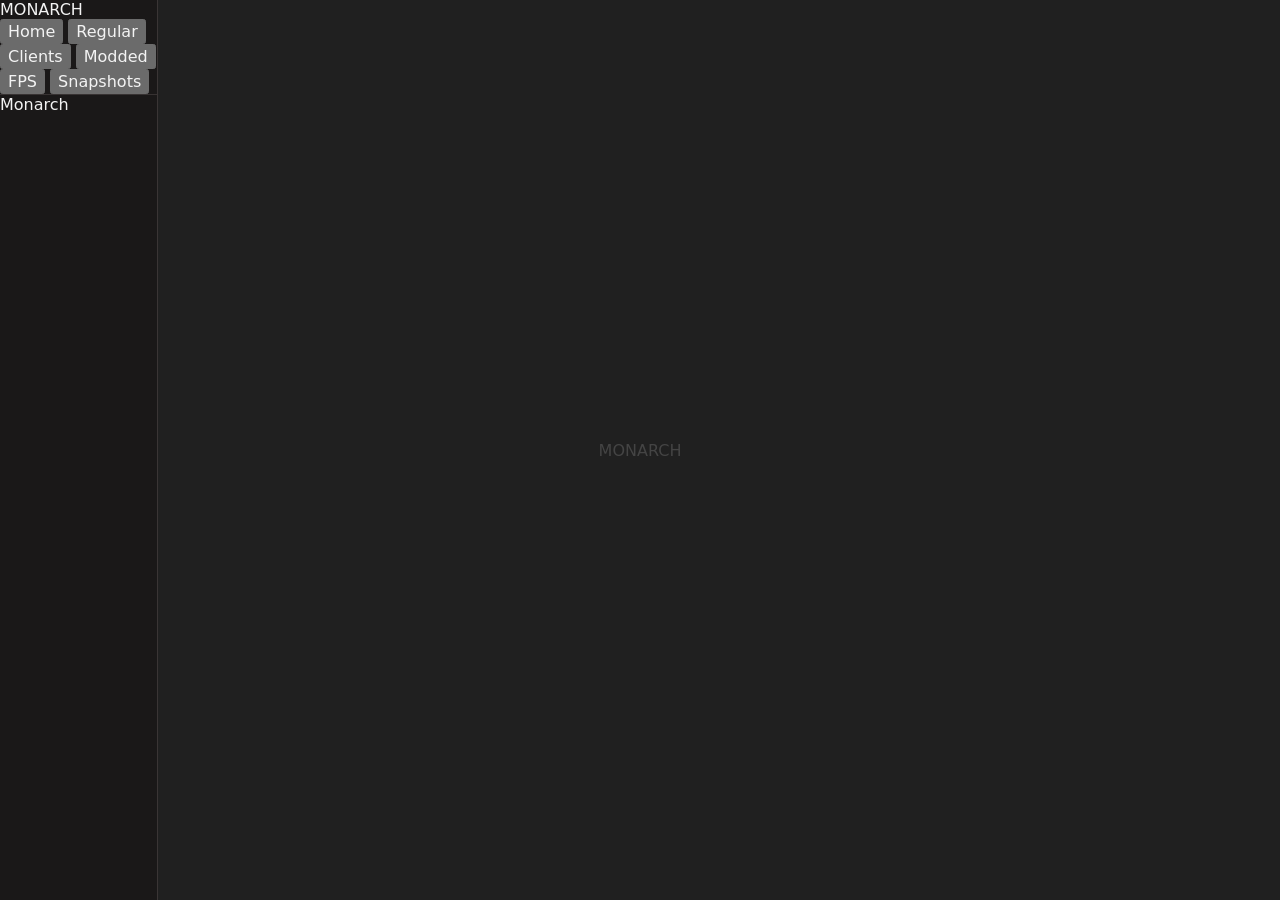
==== commit ebd063f4: "Strip Monarch back to minimal launcher layout" ====
--- a/index.html
+++ b/index.html
@@ -3,7 +3,7 @@
 <head>
   <meta charset="utf-8">
   <meta name="viewport" content="width=device-width,initial-scale=1,viewport-fit=cover">
-  <meta name="theme-color" content="#101010">
+  <meta name="theme-color" content="#0d0d0d">
   <meta name="description" content="Monarch - a browser Minecraft launcher.">
   <meta name="apple-mobile-web-app-capable" content="yes">
   <meta name="apple-mobile-web-app-status-bar-style" content="black">
@@ -12,173 +12,57 @@
   <link rel="stylesheet" href="./assets/styles.css">
 </head>
 <body>
-  <div class="launcher-shell">
+  <div class="launcher">
     <aside class="sidebar" id="sidebar">
-      <div class="account-block">
-        <div class="account-avatar" aria-hidden="true"></div>
-        <div class="account-copy">
-          <strong>Monarch Player</strong>
-          <span>Browser profile</span>
-        </div>
-        <button class="account-menu" aria-label="Account menu">⌄</button>
-      </div>
+      <div class="brand">MONARCH</div>
 
-      <nav class="game-nav" aria-label="Monarch sections">
-        <button class="game-nav-item active" data-view="home">
-          <span class="nav-icon home-icon" aria-hidden="true"></span>
-          <span>Home</span>
-        </button>
-
-        <div class="nav-divider"></div>
-
-        <button class="game-nav-item" data-view="vanilla">
-          <span class="nav-icon grass-icon" aria-hidden="true"></span>
-          <span>Regular versions</span>
-        </button>
-        <button class="game-nav-item" data-view="client">
-          <span class="nav-icon client-icon" aria-hidden="true"></span>
-          <span>Clients</span>
-        </button>
-        <button class="game-nav-item" data-view="modded">
-          <span class="nav-icon mod-icon" aria-hidden="true"></span>
-          <span>Modded</span>
-        </button>
-        <button class="game-nav-item" data-view="fps">
-          <span class="nav-icon speed-icon" aria-hidden="true"></span>
-          <span>FPS clients</span>
-        </button>
-        <button class="game-nav-item" data-view="snapshot">
-          <span class="nav-icon snapshot-icon" aria-hidden="true"></span>
-          <span>Snapshots</span>
-        </button>
-        <button class="game-nav-item" data-view="all">
-          <span class="nav-icon library-icon" aria-hidden="true"></span>
-          <span>All builds</span>
-          <span class="nav-count" id="allCount">0</span>
-        </button>
+      <nav class="sidebar-nav">
+        <button class="nav-item active" data-view="home">Home</button>
+        <button class="nav-item" data-view="vanilla">Regular</button>
+        <button class="nav-item" data-view="client">Clients</button>
+        <button class="nav-item" data-view="modded">Modded</button>
+        <button class="nav-item" data-view="fps">FPS</button>
+        <button class="nav-item" data-view="snapshot">Snapshots</button>
       </nav>
 
-      <div class="sidebar-bottom">
-        <button class="utility-nav" data-view="recent"><span>Recently played</span></button>
-        <button class="utility-nav" data-view="favorites"><span>Favorites</span><span id="favoriteCount">0</span></button>
-        <button class="utility-nav" id="settingsButton"><span>Settings</span></button>
-        <div class="launcher-version">MONARCH WEB LAUNCHER</div>
-      </div>
+      <div class="sidebar-bottom">Monarch</div>
     </aside>
 
     <main class="main">
-      <header class="game-header">
-        <button class="mobile-menu" id="mobileMenu" aria-label="Open navigation">
+      <header class="topbar">
+        <button class="menu-button" id="mobileMenu" aria-label="Open navigation">
           <span></span><span></span><span></span>
         </button>
-
-        <div class="game-heading">
-          <div class="game-kicker">MONARCH</div>
-          <strong>WEB EDITION</strong>
-        </div>
-
-        <nav class="header-tabs" aria-label="Launcher pages">
-          <button class="header-tab active" data-tab="play">Play</button>
-          <button class="header-tab" data-tab="installations">Installations</button>
-          <button class="header-tab" data-tab="news">News</button>
-          <button class="header-tab" data-tab="patch-notes">Patch Notes</button>
+        <div class="topbar-title">Minecraft</div>
+        <nav class="top-tabs">
+          <button class="top-tab active">Play</button>
+          <button class="top-tab" id="libraryTab">Library</button>
         </nav>
-
-        <label class="header-search" aria-label="Search builds">
-          <svg viewBox="0 0 24 24" aria-hidden="true"><path d="m21 21-4.35-4.35m2.35-5.65A8 8 0 1 1 3 11a8 8 0 0 1 16 0Z"/></svg>
-          <input id="searchInput" type="search" autocomplete="off" placeholder="Search">
-        </label>
       </header>
 
-      <section class="play-layout" id="playSection">
-        <div class="hero-stage">
-          <section class="hero-art" id="hero">
-            <div class="hero-placeholder" id="heroPlaceholder">
-              <span>MONARCH</span>
-              <small>Featured artwork</small>
-            </div>
-            <div class="hero-caption">
-              <div class="hero-caption-top">
-                <span id="heroEyebrow">FEATURED BUILD</span>
-                <span id="heroVersion"></span>
-              </div>
-              <h1 id="heroTitle">Minecraft</h1>
-              <p id="heroDescription">Choose a build and start playing.</p>
-            </div>
-          </section>
+      <section class="content">
+        <section class="hero" id="hero">
+          <div class="hero-placeholder" id="heroPlaceholder">MONARCH</div>
+          <div class="hero-copy">
+            <span id="heroVersion">26.3</span>
+            <h1 id="heroTitle">Minecraft 26.3</h1>
+            <p id="heroDescription">Choose a build and play.</p>
+          </div>
+        </section>
 
-          <aside class="promo-panel">
-            <div class="promo-inner">
-              <span class="promo-kicker">MONARCH SPOTLIGHT</span>
-              <h2>Every build.<br>One launcher.</h2>
-              <p>Regular versions, clients, modded builds, performance clients and experimental releases all live in one library.</p>
-              <div class="promo-rule"></div>
-              <span class="promo-note">More artwork and launcher news will appear here.</span>
-            </div>
-          </aside>
-        </div>
-
-        <section class="launch-strip">
-          <label class="build-picker">
-            <span class="picker-icon" aria-hidden="true"></span>
-            <span class="picker-copy">
-              <small>Selected build</small>
-              <select id="buildSelect" aria-label="Selected build"></select>
-            </span>
+        <section class="launch-panel">
+          <label class="build-select-wrap">
+            <span>Version</span>
+            <select id="buildSelect" aria-label="Choose build"></select>
           </label>
 
-          <button class="play-button" id="heroLaunch">PLAY</button>
-
-          <div class="launch-account">
-            <div class="launch-status-dot" aria-hidden="true"></div>
-            <div>
-              <small>Status</small>
-              <strong id="selectedStatus">Integration queued</strong>
-            </div>
-            <button class="more-button" id="heroDetails" aria-label="Build details">•••</button>
-          </div>
+          <button class="play-button" id="playButton">PLAY</button>
         </section>
-      </section>
-
-      <section class="library-section" id="librarySection">
-        <div class="library-heading">
-          <div>
-            <span class="section-kicker" id="viewEyebrow">MONARCH LIBRARY</span>
-            <h2 id="viewTitle">Featured builds</h2>
-          </div>
-          <div class="library-tools">
-            <span id="resultCount"></span>
-          </div>
-        </div>
-
-        <div class="build-grid" id="buildGrid" aria-live="polite"></div>
-
-        <div class="empty-state hidden" id="emptyState">
-          <strong>No builds found</strong>
-          <span>Try another search or section.</span>
-        </div>
       </section>
     </main>
   </div>
 
-  <dialog class="details-dialog" id="detailsDialog">
-    <button class="dialog-close" id="dialogClose" aria-label="Close">×</button>
-    <div class="dialog-cover" id="dialogCover"></div>
-    <div class="dialog-body">
-      <div class="dialog-kicker" id="dialogEyebrow"></div>
-      <h2 id="dialogTitle"></h2>
-      <p id="dialogDescription"></p>
-      <div class="detail-chips" id="dialogChips"></div>
-      <div class="detail-facts" id="dialogFacts"></div>
-      <div class="dialog-actions">
-        <button class="dialog-play" id="dialogLaunch">PLAY</button>
-        <button class="dialog-secondary" id="dialogFavorite">Add favorite</button>
-      </div>
-    </div>
-  </dialog>
-
   <div class="toast" id="toast" role="status" aria-live="polite"></div>
-
   <script src="./assets/app.js" defer></script>
 </body>
 </html>
--- a/assets/styles.css
+++ b/assets/styles.css
@@ -1,17 +1,18 @@
 :root{
   color-scheme:dark;
-  --bg:#0a0a0a;
-  --sidebar:#111111;
-  --panel:#151515;
-  --panel-2:#1a1a1a;
-  --line:#2a2a2a;
-  --line-strong:#3a3a3a;
-  --text:#f2f2f2;
-  --muted:#8f8f8f;
-  --muted-2:#686868;
-  --red:#d32626;
-  --red-dark:#a91616;
-  --sidebar-width:250px;
+  --bg:#0f0f0f;
+  --panel:#171717;
+  --panel-2:#1d1d1d;
+  --panel-3:#242424;
+  --sidebar:#171717;
+  --line:#303030;
+  --line-soft:#252525;
+  --text:#f3f3f3;
+  --muted:#a2a2a2;
+  --muted-2:#737373;
+  --red:#cf2027;
+  --red-dark:#aa171c;
+  --sidebar-width:158px;
 }
 *{box-sizing:border-box}
 html{background:var(--bg);scroll-behavior:smooth}
@@ -22,13 +23,14 @@
   color:var(--text);
   font-family:system-ui,-apple-system,BlinkMacSystemFont,"Segoe UI",sans-serif;
 }
-button,input{font:inherit}
+button,input,select{font:inherit}
 button{color:inherit}
-button:focus-visible,input:focus-visible,a:focus-visible{
+button,input,select{outline:none}
+button:focus-visible,input:focus-visible,select:focus-visible{
   outline:2px solid var(--red);
-  outline-offset:2px;
-}
-.app-shell{
+  outline-offset:-2px;
+}
+.launcher-shell{
   min-height:100vh;
   display:grid;
   grid-template-columns:var(--sidebar-width) minmax(0,1fr);
@@ -37,381 +39,569 @@
   position:fixed;
   inset:0 auto 0 0;
   width:var(--sidebar-width);
-  background:var(--sidebar);
-  border-right:1px solid var(--line);
+  min-height:100vh;
+  background:#1a1818;
+  border-right:1px solid #3a3535;
   display:flex;
   flex-direction:column;
+  z-index:50;
+}
+.account-block{
+  min-height:66px;
+  padding:9px 8px;
+  display:flex;
+  align-items:center;
+  gap:8px;
+  border-bottom:1px solid #363232;
+}
+.account-avatar{
+  width:28px;
+  height:28px;
+  flex:0 0 auto;
+  border-radius:50%;
+  border:2px solid #6b5c4d;
+  background:
+    linear-gradient(#be8b58 0 42%,#805936 42% 58%,#d5a06e 58% 100%);
+  position:relative;
+}
+.account-avatar::before,
+.account-avatar::after{
+  content:"";
+  position:absolute;
+  top:8px;
+  width:3px;
+  height:3px;
+  background:#2d2119;
+}
+.account-avatar::before{left:6px}
+.account-avatar::after{right:6px}
+.account-copy{
+  min-width:0;
+  display:flex;
+  flex-direction:column;
+  line-height:1.15;
+}
+.account-copy strong{
+  overflow:hidden;
+  white-space:nowrap;
+  text-overflow:ellipsis;
+  font-size:11px;
+  font-weight:650;
+}
+.account-copy span{
+  margin-top:3px;
+  color:#777;
+  font-size:8px;
+}
+.account-menu{
+  margin-left:auto;
+  border:0;
+  background:transparent;
+  color:#888;
+  cursor:pointer;
+  font-size:14px;
+}
+.game-nav{
+  flex:1;
+  padding-top:5px;
+}
+.game-nav-item{
+  position:relative;
+  width:100%;
+  min-height:52px;
+  padding:0 7px;
+  border:0;
+  border-bottom:1px solid #302c2c;
+  background:transparent;
+  color:#bbb;
+  cursor:pointer;
+  display:grid;
+  grid-template-columns:22px 1fr auto;
+  align-items:center;
+  gap:7px;
+  text-align:left;
+  font-size:9px;
+  font-weight:700;
+  line-height:1.15;
+  text-transform:uppercase;
+}
+.game-nav-item:hover{background:#211f1f;color:#fff}
+.game-nav-item.active{
+  background:#252222;
+  color:#fff;
+}
+.game-nav-item.active::before{
+  content:"";
+  position:absolute;
+  top:8px;
+  left:0;
+  bottom:8px;
+  width:3px;
+  background:var(--red);
+}
+.nav-icon{
+  width:18px;
+  height:18px;
+  display:block;
+  position:relative;
+}
+.home-icon{
+  border:2px solid #9f9f9f;
+  border-top:0;
+  margin-top:4px;
+}
+.home-icon::before{
+  content:"";
+  position:absolute;
+  width:12px;
+  height:12px;
+  left:1px;
+  top:-6px;
+  border-left:2px solid #9f9f9f;
+  border-top:2px solid #9f9f9f;
+  transform:rotate(45deg);
+}
+.grass-icon{
+  background:#72543a;
+  border-top:5px solid #5f9f45;
+}
+.client-icon{
+  border:2px solid #9a9a9a;
+}
+.client-icon::before{
+  content:"";
+  position:absolute;
+  inset:3px;
+  background:#676767;
+}
+.mod-icon{
+  background:
+    linear-gradient(90deg,#6c6c6c 0 45%,transparent 45% 55%,#6c6c6c 55%),
+    linear-gradient(#6c6c6c 0 45%,transparent 45% 55%,#6c6c6c 55%);
+}
+.speed-icon{
+  border:2px solid #9a9a9a;
+  border-radius:50%;
+}
+.speed-icon::before{
+  content:"";
+  position:absolute;
+  left:8px;
+  top:2px;
+  width:2px;
+  height:8px;
+  background:#9a9a9a;
+  transform-origin:bottom;
+  transform:rotate(40deg);
+}
+.snapshot-icon{
+  border:2px dashed #8f8f8f;
+}
+.library-icon{
+  border:2px solid #8f8f8f;
+}
+.library-icon::before{
+  content:"";
+  position:absolute;
+  left:3px;
+  right:3px;
+  top:4px;
+  height:2px;
+  background:#8f8f8f;
+  box-shadow:0 4px 0 #8f8f8f,0 8px 0 #8f8f8f;
+}
+.nav-divider{
+  height:6px;
+  border-bottom:1px solid #302c2c;
+}
+.nav-count{
+  color:#666;
+  font-size:8px;
+}
+.sidebar-bottom{
+  border-top:1px solid #373232;
+}
+.utility-nav{
+  width:100%;
+  min-height:48px;
+  padding:0 10px;
+  border:0;
+  border-bottom:1px solid #302c2c;
+  background:transparent;
+  color:#aaa;
+  display:flex;
+  justify-content:space-between;
+  align-items:center;
+  text-align:left;
+  cursor:pointer;
+  font-size:9px;
+  font-weight:700;
+  text-transform:uppercase;
+}
+.utility-nav:hover{background:#211f1f;color:#fff}
+.launcher-version{
+  padding:10px 9px 8px;
+  color:#5e5e5e;
+  font-size:7px;
+  letter-spacing:.08em;
+}
+.main{
+  grid-column:2;
+  min-width:0;
+}
+.game-header{
+  min-height:66px;
+  padding:0 18px;
+  background:#242222;
+  border-bottom:1px solid #3b3737;
+  display:flex;
+  align-items:flex-end;
+  gap:18px;
+  position:sticky;
+  top:0;
   z-index:30;
 }
-.sidebar-header{
-  height:86px;
-  display:flex;
-  align-items:center;
-  padding:0 24px;
-  border-bottom:1px solid var(--line);
-}
-.brand{
+.game-heading{
+  align-self:center;
+  min-width:132px;
   display:flex;
   flex-direction:column;
   gap:2px;
-  color:var(--text);
-  text-decoration:none;
-}
-.brand-name{
-  font-size:20px;
-  line-height:1;
+}
+.game-kicker{
+  color:#ddd;
+  font-size:8px;
+  font-weight:900;
+  letter-spacing:.06em;
+}
+.game-heading strong{
+  font-size:11px;
+  letter-spacing:.02em;
+}
+.header-tabs{
+  height:66px;
+  display:flex;
+  align-items:flex-end;
+  gap:2px;
+}
+.header-tab{
+  position:relative;
+  height:43px;
+  padding:0 13px;
+  border:0;
+  background:transparent;
+  color:#c8c8c8;
+  cursor:pointer;
+  font-size:11px;
+}
+.header-tab:hover{color:#fff}
+.header-tab.active{color:#fff}
+.header-tab.active::after{
+  content:"";
+  position:absolute;
+  left:11px;
+  right:11px;
+  bottom:0;
+  height:3px;
+  background:var(--red);
+}
+.header-search{
+  margin-left:auto;
+  align-self:center;
+  width:185px;
+  height:32px;
+  display:flex;
+  align-items:center;
+  gap:7px;
+  border-bottom:1px solid #575050;
+}
+.header-search:focus-within{border-bottom-color:var(--red)}
+.header-search svg{
+  width:14px;
+  height:14px;
+  fill:none;
+  stroke:#8d8d8d;
+  stroke-width:2;
+}
+.header-search input{
+  width:100%;
+  border:0;
+  background:transparent;
+  color:#fff;
+  font-size:10px;
+}
+.header-search input::placeholder{color:#777}
+.mobile-menu{display:none}
+.play-layout{
+  background:#121212;
+  border-bottom:1px solid #2f2f2f;
+}
+.hero-stage{
+  display:grid;
+  grid-template-columns:minmax(0,2.05fr) minmax(240px,.95fr);
+  min-height:405px;
+}
+.hero-art{
+  position:relative;
+  min-height:405px;
+  overflow:hidden;
+  background:#1d1d1d;
+  background-size:cover;
+  background-position:center;
+  border-right:1px solid #2c2c2c;
+}
+.hero-placeholder{
+  position:absolute;
+  inset:0;
+  display:flex;
+  flex-direction:column;
+  align-items:center;
+  justify-content:center;
+  gap:7px;
+  background:#202020;
+  color:#444;
+}
+.hero-placeholder span{
+  font-size:clamp(42px,8vw,94px);
   font-weight:900;
   letter-spacing:.08em;
 }
-.brand-subtitle{
+.hero-placeholder small{
+  color:#555;
+  font-size:10px;
+  text-transform:uppercase;
+  letter-spacing:.18em;
+}
+.hero-art.has-art .hero-placeholder{display:none}
+.hero-caption{
+  position:absolute;
+  left:20px;
+  bottom:18px;
+  max-width:min(520px,72%);
+  padding:14px 16px 15px;
+  background:rgba(15,15,15,.88);
+  border-left:3px solid var(--red);
+}
+.hero-caption-top{
+  display:flex;
+  align-items:center;
+  gap:10px;
+  color:#b8b8b8;
+  font-size:8px;
+  font-weight:800;
+  letter-spacing:.1em;
+  text-transform:uppercase;
+}
+.hero-caption-top span:first-child{color:#fff}
+.hero-caption h1{
+  margin:6px 0 6px;
+  font-size:clamp(28px,4.2vw,52px);
+  line-height:.95;
+  letter-spacing:-.04em;
+}
+.hero-caption p{
+  margin:0;
+  color:#b8b8b8;
+  font-size:11px;
+  line-height:1.5;
+}
+.promo-panel{
+  min-height:405px;
+  background:#181818;
+  display:flex;
+}
+.promo-inner{
+  padding:28px 26px;
+  align-self:stretch;
+  display:flex;
+  flex-direction:column;
+}
+.promo-kicker{
   color:var(--red);
+  font-size:8px;
+  font-weight:900;
+  letter-spacing:.14em;
+}
+.promo-panel h2{
+  margin:12px 0 14px;
+  font-size:27px;
+  line-height:1.05;
+  letter-spacing:-.03em;
+}
+.promo-panel p{
+  margin:0;
+  color:#b4b4b4;
+  font-size:11px;
+  line-height:1.6;
+}
+.promo-rule{
+  width:36px;
+  height:3px;
+  margin:22px 0 13px;
+  background:var(--red);
+}
+.promo-note{
+  margin-top:auto;
+  color:#707070;
   font-size:9px;
-  line-height:1;
-  font-weight:800;
-  letter-spacing:.28em;
-}
-.nav{
-  flex:1;
-  overflow-y:auto;
-  padding:18px 0 24px;
-}
-.nav-label{
-  padding:0 24px 8px;
-  color:#656565;
-  font-size:10px;
-  font-weight:800;
-  letter-spacing:.16em;
-  text-transform:uppercase;
-}
-.nav-label-spaced{margin-top:24px}
-.nav-item{
-  position:relative;
+  line-height:1.5;
+}
+.launch-strip{
+  min-height:62px;
+  display:grid;
+  grid-template-columns:minmax(210px,1fr) 220px minmax(210px,1fr);
+  align-items:center;
+  gap:18px;
+  padding:7px 14px;
+  background:#171717;
+  border-top:1px solid #2b2b2b;
+}
+.build-picker{
+  min-width:0;
+  max-width:340px;
+  height:46px;
+  border:1px solid #3d3d3d;
+  background:#202020;
+  display:flex;
+  align-items:center;
+  gap:9px;
+  padding:0 9px;
+}
+.picker-icon{
+  width:25px;
+  height:25px;
+  flex:0 0 auto;
+  background:#5d4432;
+  border-top:7px solid #678f45;
+}
+.picker-copy{
+  min-width:0;
+  display:flex;
+  flex-direction:column;
+  gap:2px;
   width:100%;
-  min-height:44px;
-  padding:0 22px 0 24px;
+}
+.picker-copy small{
+  color:#777;
+  font-size:7px;
+  font-weight:700;
+  text-transform:uppercase;
+}
+.build-picker select{
+  width:100%;
   border:0;
   background:transparent;
-  color:#a1a1a1;
-  cursor:pointer;
-  display:flex;
-  align-items:center;
-  justify-content:space-between;
-  text-align:left;
-  font-size:13px;
-  font-weight:600;
-}
-.nav-item::before{
-  content:"";
-  position:absolute;
-  left:0;
-  top:0;
-  bottom:0;
-  width:3px;
-  background:transparent;
-}
-.nav-item:hover{
-  background:#181818;
   color:#fff;
-}
-.nav-item.active{
-  background:#1b1b1b;
+  font-size:10px;
+  font-weight:700;
+  cursor:pointer;
+}
+.play-button{
+  height:47px;
+  border:1px solid #e04348;
+  border-bottom-color:#7e0d11;
+  background:var(--red);
   color:#fff;
-}
-.nav-item.active::before{background:var(--red)}
-.nav-count{
-  color:#666;
-  font-size:11px;
-  font-weight:700;
-}
-.nav-item.active .nav-count{color:#aaa}
-.sidebar-footer{
-  min-height:56px;
-  border-top:1px solid var(--line);
-  padding:0 24px;
-  display:flex;
+  cursor:pointer;
+  font-size:17px;
+  font-weight:900;
+  letter-spacing:.08em;
+}
+.play-button:hover{background:#de2a31}
+.play-button:active{background:var(--red-dark)}
+.play-button:disabled{
+  border-color:#3a3a3a;
+  background:#2a2a2a;
+  color:#6d6d6d;
+  cursor:not-allowed;
+}
+.launch-account{
+  justify-self:end;
+  min-width:0;
+  display:grid;
+  grid-template-columns:9px 1fr 38px;
   align-items:center;
   gap:9px;
-  color:#6d6d6d;
-  font-size:11px;
-}
-.status-dot{
+}
+.launch-status-dot{
   width:7px;
   height:7px;
   background:var(--red);
-  border-radius:50%;
-}
-.main{
-  grid-column:2;
+}
+.launch-account div:nth-child(2){
   min-width:0;
-}
-.topbar{
-  position:sticky;
-  top:0;
-  z-index:20;
-  height:86px;
-  display:flex;
-  align-items:center;
-  gap:24px;
-  padding:0 32px;
-  background:#0d0d0d;
-  border-bottom:1px solid var(--line);
-}
-.topbar-title{
   display:flex;
   flex-direction:column;
-  min-width:180px;
-}
-.topbar-title strong{
-  font-size:14px;
-  line-height:1.2;
-}
-.topbar-title span{
-  color:#666;
-  font-size:10px;
+}
+.launch-account small{
+  color:#6f6f6f;
+  font-size:7px;
+  text-transform:uppercase;
+  letter-spacing:.08em;
+}
+.launch-account strong{
   margin-top:3px;
-}
-.search-wrap{
-  margin-left:auto;
-  width:min(360px,42vw);
-  height:38px;
-  display:flex;
-  align-items:center;
-  gap:10px;
-  border-bottom:1px solid #3b3b3b;
-}
-.search-wrap:focus-within{border-bottom-color:var(--red)}
-.search-wrap svg{
-  width:16px;
-  height:16px;
-  fill:none;
-  stroke:#6d6d6d;
-  stroke-width:2;
-  flex:0 0 auto;
-}
-.search-wrap input{
-  width:100%;
-  min-width:0;
-  border:0;
-  outline:0;
-  background:transparent;
-  color:#fff;
-  font-size:12px;
-}
-.search-wrap input::placeholder{color:#606060}
-.mobile-menu{
-  display:none;
-  width:32px;
-  height:32px;
-  padding:5px 4px;
-  border:0;
-  background:transparent;
-  cursor:pointer;
-}
-.mobile-menu span{
-  display:block;
-  height:2px;
-  margin:5px 0;
-  background:#c7c7c7;
-}
-.content{
-  padding:26px 32px 64px;
-}
-.hero{
-  position:relative;
-  height:clamp(500px,64vh,720px);
-  min-height:500px;
-  overflow:hidden;
-  border:1px solid #292929;
-  background:#171717;
-  background-size:cover;
-  background-position:center;
-}
-.hero::before{
-  content:"ARTWORK";
-  position:absolute;
-  inset:0;
-  display:grid;
-  place-items:center;
-  color:#2a2a2a;
-  font-size:clamp(42px,8vw,112px);
-  font-weight:900;
-  letter-spacing:.12em;
-  z-index:0;
-}
-.hero.has-art::before{display:none}
-.hero-shade{
-  position:absolute;
-  inset:0;
-  background:rgba(0,0,0,.2);
-  z-index:1;
-  pointer-events:none;
-}
-.hero-copy{
-  position:absolute;
-  left:36px;
-  bottom:108px;
-  z-index:2;
-  max-width:640px;
-  padding:18px 20px 20px;
-  background:rgba(9,9,9,.86);
-  border-left:3px solid var(--red);
-}
-.eyebrow{
-  color:var(--red);
-  font-size:9px;
-  font-weight:900;
-  letter-spacing:.16em;
-  text-transform:uppercase;
-}
-.hero h1{
-  margin:7px 0 8px;
-  font-size:clamp(38px,5vw,66px);
-  line-height:.98;
-  letter-spacing:-.045em;
-}
-.hero p{
-  margin:0;
-  color:#b2b2b2;
-  font-size:13px;
-  line-height:1.55;
-  max-width:570px;
-}
-.hero-meta{
-  display:flex;
-  flex-wrap:wrap;
-  gap:7px;
-  margin-top:14px;
-}
-.chip{
-  padding:5px 7px;
-  border:1px solid #3a3a3a;
-  background:#151515;
-  color:#a8a8a8;
-  font-size:9px;
-  font-weight:700;
-  text-transform:uppercase;
-  letter-spacing:.06em;
-}
-.hero-launchbar{
-  position:absolute;
-  z-index:3;
-  left:0;
-  right:0;
-  bottom:0;
-  min-height:76px;
-  padding:14px 18px 14px 22px;
-  background:#101010;
-  border-top:1px solid #303030;
-  display:flex;
-  align-items:center;
-  justify-content:space-between;
-  gap:20px;
-}
-.hero-selection{
-  min-width:0;
-  display:flex;
-  flex-direction:column;
-}
-.selection-label{
-  color:#676767;
-  font-size:9px;
-  text-transform:uppercase;
-  letter-spacing:.12em;
-  font-weight:800;
-}
-.hero-selection strong{
-  margin-top:4px;
-  max-width:46vw;
+  max-width:180px;
   overflow:hidden;
   text-overflow:ellipsis;
   white-space:nowrap;
-  font-size:13px;
-}
-.hero-actions,.dialog-actions{
-  display:flex;
-  align-items:center;
-  gap:8px;
-}
-.primary-button,.secondary-button{
-  min-height:40px;
-  padding:0 18px;
-  border-radius:2px;
-  font-size:11px;
-  font-weight:900;
-  text-transform:uppercase;
-  letter-spacing:.06em;
-  cursor:pointer;
-}
-.primary-button{
-  min-width:118px;
-  background:var(--red);
-  border:1px solid var(--red);
-  color:#fff;
-}
-.primary-button:hover{
-  background:#e02b2b;
-  border-color:#e02b2b;
-}
-.primary-button:active{
-  background:var(--red-dark);
-  border-color:var(--red-dark);
-}
-.primary-button:disabled{
-  background:#262626;
-  border-color:#303030;
-  color:#666;
-  cursor:not-allowed;
-}
-.secondary-button{
-  background:#1a1a1a;
-  border:1px solid #383838;
-  color:#c4c4c4;
-}
-.secondary-button:hover{
-  background:#222;
-  border-color:#474747;
-  color:#fff;
-}
-.section{padding-top:36px}
-.section-heading{
+  color:#bcbcbc;
+  font-size:9px;
+}
+.more-button{
+  height:36px;
+  border:0;
+  background:transparent;
+  color:#999;
+  cursor:pointer;
+  font-size:14px;
+}
+.more-button:hover{color:#fff}
+.library-section{
+  padding:22px 26px 54px;
+  background:#101010;
+}
+.library-heading{
+  margin-bottom:14px;
   display:flex;
   align-items:flex-end;
   justify-content:space-between;
-  gap:18px;
-  margin-bottom:15px;
-}
-.section-heading h2{
-  margin:5px 0 0;
-  font-size:23px;
-  letter-spacing:-.025em;
-}
-.result-count{
-  color:#676767;
-  font-size:11px;
+  gap:16px;
+}
+.section-kicker{
+  color:var(--red);
+  font-size:8px;
+  font-weight:900;
+  letter-spacing:.14em;
+}
+.library-heading h2{
+  margin:4px 0 0;
+  font-size:20px;
+  letter-spacing:-.02em;
+}
+.library-tools{
+  color:#666;
+  font-size:9px;
 }
 .build-grid{
   display:grid;
-  grid-template-columns:repeat(auto-fill,minmax(230px,1fr));
-  gap:14px;
+  grid-template-columns:repeat(auto-fill,minmax(210px,1fr));
+  gap:12px;
 }
 .build-card{
-  border:1px solid #282828;
-  background:#121212;
   overflow:hidden;
-  cursor:pointer;
-}
-.build-card:hover{
-  border-color:#4a4a4a;
-  background:#161616;
-}
+  border:1px solid #313131;
+  background:#171717;
+  cursor:pointer;
+}
+.build-card:hover{border-color:#555}
 .card-art{
   position:relative;
   aspect-ratio:16/9;
-  overflow:hidden;
-  background:#1a1a1a;
+  background:#202020;
   background-size:cover;
   background-position:center;
-  border-bottom:1px solid #292929;
+  border-bottom:1px solid #303030;
 }
 .card-art::before{
   content:"";
@@ -421,14 +611,14 @@
 }
 .card-badge{
   position:absolute;
-  z-index:1;
-  top:10px;
-  left:10px;
-  padding:5px 7px;
-  background:#111;
+  z-index:2;
+  left:8px;
+  top:8px;
+  padding:4px 6px;
+  background:#151515;
   border-left:2px solid var(--red);
-  color:#c0c0c0;
-  font-size:8px;
+  color:#ccc;
+  font-size:7px;
   font-weight:900;
   letter-spacing:.08em;
   text-transform:uppercase;
@@ -436,166 +626,199 @@
 .favorite-button{
   position:absolute;
   z-index:2;
-  right:10px;
-  top:10px;
-  border:0;
-  background:rgba(10,10,10,.88);
+  top:8px;
+  right:8px;
+  width:28px;
+  height:28px;
+  border:1px solid #343434;
+  background:#151515;
   color:#777;
-  width:30px;
-  height:30px;
-  cursor:pointer;
-  font-size:15px;
-}
-.favorite-button:hover,.favorite-button.active{color:var(--red)}
-.card-body{padding:14px 14px 13px}
+  cursor:pointer;
+}
+.favorite-button:hover,
+.favorite-button.active{color:var(--red)}
+.card-body{padding:11px}
 .card-title-row{
   display:flex;
   align-items:flex-start;
   justify-content:space-between;
-  gap:12px;
+  gap:8px;
 }
 .card-title{
   margin:0;
-  font-size:13px;
-  font-weight:800;
+  font-size:11px;
   line-height:1.25;
 }
 .card-version{
   color:#777;
+  font-size:8px;
+  white-space:nowrap;
+}
+.card-description{
+  min-height:30px;
+  margin:6px 0 0;
+  color:#7e7e7e;
   font-size:9px;
-  padding-top:2px;
-  white-space:nowrap;
-}
-.card-description{
-  min-height:34px;
-  margin:7px 0 0;
-  color:#777;
-  font-size:10px;
-  line-height:1.55;
+  line-height:1.5;
   display:-webkit-box;
   -webkit-line-clamp:2;
   -webkit-box-orient:vertical;
   overflow:hidden;
 }
 .card-footer{
-  display:flex;
-  align-items:center;
+  margin-top:9px;
+  padding-top:8px;
+  border-top:1px solid #292929;
+  display:flex;
   justify-content:space-between;
   gap:8px;
-  margin-top:12px;
-  padding-top:10px;
-  border-top:1px solid #242424;
-  color:#5f5f5f;
-  font-size:8px;
+  color:#626262;
+  font-size:7px;
   font-weight:800;
-  letter-spacing:.07em;
+  letter-spacing:.06em;
   text-transform:uppercase;
 }
 .launch-status.ready{color:var(--red)}
 .empty-state{
-  padding:56px 20px;
-  border:1px solid #282828;
-  background:#111;
-  text-align:center;
+  min-height:150px;
+  border:1px solid #313131;
+  background:#171717;
+  display:flex;
+  flex-direction:column;
+  align-items:center;
+  justify-content:center;
+  gap:5px;
   color:#777;
 }
-.empty-state h3{
-  margin:0 0 7px;
-  color:#c5c5c5;
-}
+.empty-state strong{color:#bbb;font-size:12px}
+.empty-state span{font-size:9px}
 .hidden{display:none!important}
 .details-dialog{
-  width:min(760px,calc(100vw - 32px));
+  width:min(720px,calc(100vw - 28px));
   padding:0;
-  overflow:hidden;
-  border:1px solid #373737;
+  border:1px solid #3a3a3a;
   border-radius:0;
-  background:#111;
+  background:#151515;
   color:#fff;
 }
-.details-dialog::backdrop{
-  background:rgba(0,0,0,.78);
-}
+.details-dialog::backdrop{background:rgba(0,0,0,.78)}
 .dialog-close{
   position:absolute;
-  right:12px;
-  top:12px;
-  z-index:5;
+  right:10px;
+  top:10px;
+  z-index:4;
   width:34px;
   height:34px;
-  border:1px solid #3a3a3a;
-  background:#111;
+  border:1px solid #3d3d3d;
+  background:#171717;
   color:#aaa;
-  font-size:22px;
-  cursor:pointer;
-}
-.dialog-close:hover{
-  color:#fff;
-  border-color:var(--red);
+  cursor:pointer;
+  font-size:20px;
 }
 .dialog-cover{
-  height:290px;
-  background:#1a1a1a;
+  height:250px;
+  background:#222;
   background-size:cover;
   background-position:center;
   border-bottom:3px solid var(--red);
 }
-.dialog-body{padding:24px}
+.dialog-body{padding:20px}
+.dialog-kicker{
+  color:var(--red);
+  font-size:8px;
+  font-weight:900;
+  letter-spacing:.12em;
+  text-transform:uppercase;
+}
 .dialog-body h2{
-  margin:6px 0 10px;
-  font-size:31px;
-  letter-spacing:-.035em;
+  margin:5px 0 8px;
+  font-size:28px;
+  letter-spacing:-.03em;
 }
 .dialog-body p{
   margin:0;
-  color:#969696;
-  font-size:12px;
-  line-height:1.65;
+  color:#9b9b9b;
+  font-size:11px;
+  line-height:1.6;
 }
 .detail-chips{
   display:flex;
   flex-wrap:wrap;
   gap:6px;
-  margin:15px 0;
+  margin:14px 0;
+}
+.chip{
+  padding:5px 7px;
+  border:1px solid #383838;
+  background:#1c1c1c;
+  color:#aaa;
+  font-size:8px;
+  font-weight:700;
+  text-transform:uppercase;
 }
 .detail-facts{
   display:grid;
   grid-template-columns:repeat(3,1fr);
+  border-top:1px solid #2f2f2f;
+  border-bottom:1px solid #2f2f2f;
+}
+.fact{padding:12px 0}
+.fact+.fact{
+  border-left:1px solid #2f2f2f;
+  padding-left:14px;
+}
+.fact-label{
+  color:#666;
+  font-size:7px;
+  font-weight:900;
+  letter-spacing:.08em;
+  text-transform:uppercase;
+}
+.fact-value{
+  margin-top:4px;
+  color:#bcbcbc;
+  font-size:9px;
+}
+.dialog-actions{
   margin-top:17px;
-  border-top:1px solid #292929;
-  border-bottom:1px solid #292929;
-}
-.fact{padding:14px 0}
-.fact+.fact{
-  padding-left:16px;
-  border-left:1px solid #292929;
-}
-.fact-label{
-  color:#656565;
-  font-size:8px;
+  display:flex;
+  gap:8px;
+}
+.dialog-play,.dialog-secondary{
+  min-height:38px;
+  padding:0 16px;
+  cursor:pointer;
+  font-size:9px;
   font-weight:900;
-  letter-spacing:.1em;
-  text-transform:uppercase;
-}
-.fact-value{
-  margin-top:5px;
-  color:#bcbcbc;
-  font-size:11px;
-}
-.dialog-actions{margin-top:20px}
+  text-transform:uppercase;
+}
+.dialog-play{
+  border:1px solid var(--red);
+  background:var(--red);
+  color:#fff;
+}
+.dialog-play:disabled{
+  border-color:#333;
+  background:#292929;
+  color:#6d6d6d;
+}
+.dialog-secondary{
+  border:1px solid #3a3a3a;
+  background:#202020;
+  color:#c5c5c5;
+}
 .toast{
   position:fixed;
   left:50%;
-  bottom:24px;
-  z-index:60;
-  transform:translate(-50%,14px);
-  padding:10px 14px;
-  background:#181818;
-  border:1px solid #3a3a3a;
+  bottom:18px;
+  z-index:90;
+  transform:translate(-50%,12px);
+  padding:9px 12px;
+  border:1px solid #444;
   border-left:3px solid var(--red);
-  color:#efefef;
-  font-size:11px;
-  font-weight:700;
+  background:#191919;
+  color:#eee;
+  font-size:9px;
   opacity:0;
   pointer-events:none;
   transition:opacity .16s ease,transform .16s ease;
@@ -605,82 +828,96 @@
   transform:translate(-50%,0);
 }
 @media(max-width:900px){
-  .app-shell{display:block}
+  :root{--sidebar-width:190px}
+  .launcher-shell{display:block}
   .sidebar{
+    width:var(--sidebar-width);
     transform:translateX(-101%);
     transition:transform .18s ease;
   }
   .sidebar.open{transform:translateX(0)}
   .main{width:100%}
-  .topbar{height:72px;padding:0 18px}
-  .mobile-menu{display:block}
-  .topbar-title{display:none}
-  .search-wrap{
-    width:auto;
+  .game-header{
+    min-height:62px;
+    padding:0 12px;
+    align-items:center;
+  }
+  .mobile-menu{
+    display:block;
+    width:28px;
+    border:0;
+    background:transparent;
+    cursor:pointer;
+  }
+  .mobile-menu span{
+    display:block;
+    height:2px;
+    margin:5px 0;
+    background:#c9c9c9;
+  }
+  .game-heading{display:none}
+  .header-tabs{
+    height:62px;
     flex:1;
-    margin-left:0;
-  }
-  .content{padding:18px 18px 50px}
-  .hero{
-    min-height:480px;
-    height:62vh;
-  }
-  .hero-copy{
-    left:18px;
-    right:18px;
-    bottom:104px;
+    overflow-x:auto;
+  }
+  .header-tab{
+    height:40px;
+    padding:0 10px;
+    white-space:nowrap;
+  }
+  .header-search{display:none}
+  .hero-stage{
+    grid-template-columns:1fr;
+  }
+  .promo-panel{
+    min-height:170px;
+  }
+  .promo-note{margin-top:18px}
+  .launch-strip{
+    grid-template-columns:1fr 170px;
+  }
+  .launch-account{display:none}
+}
+@media(max-width:560px){
+  .game-header{padding:0 8px}
+  .header-tab{font-size:10px;padding:0 8px}
+  .hero-art{min-height:350px}
+  .hero-stage{min-height:auto}
+  .hero-caption{
+    left:10px;
+    right:10px;
+    bottom:10px;
     max-width:none;
   }
-}
-@media(max-width:560px){
-  .content{padding:12px 12px 40px}
-  .hero{
-    min-height:500px;
-    height:68vh;
-  }
-  .hero-copy{
-    left:12px;
-    right:12px;
-    bottom:98px;
-    padding:15px 16px;
-  }
-  .hero h1{font-size:40px}
-  .hero p{
-    font-size:11px;
-    display:-webkit-box;
-    -webkit-line-clamp:2;
-    -webkit-box-orient:vertical;
-    overflow:hidden;
-  }
-  .hero-launchbar{
-    min-height:86px;
-    padding:12px;
-  }
-  .hero-selection{display:none}
-  .hero-actions{width:100%}
-  .hero-actions button{flex:1}
+  .hero-caption h1{font-size:34px}
+  .promo-panel{min-height:155px}
+  .promo-inner{padding:20px 17px}
+  .promo-panel h2{font-size:22px}
+  .launch-strip{
+    grid-template-columns:1fr;
+    gap:7px;
+    padding:8px;
+  }
+  .build-picker{
+    max-width:none;
+  }
+  .play-button{height:44px}
+  .library-section{padding:18px 12px 40px}
   .build-grid{
     grid-template-columns:repeat(2,minmax(0,1fr));
     gap:8px;
   }
-  .card-body{padding:10px}
+  .card-body{padding:9px}
   .card-description{display:none}
-  .card-footer{margin-top:8px;padding-top:8px}
   .card-version{display:none}
-  .section-heading h2{font-size:20px}
-  .details-dialog{width:calc(100vw - 14px)}
-  .dialog-cover{height:210px}
-  .dialog-body{padding:18px}
   .detail-facts{grid-template-columns:1fr}
   .fact+.fact{
     border-left:0;
-    border-top:1px solid #292929;
+    border-top:1px solid #2f2f2f;
     padding-left:0;
   }
 }
 @media(prefers-reduced-motion:reduce){
-  *{
-    scroll-behavior:auto!important;
-    transition:none!important;
-  }
-}
+  *{scroll-behavior:auto!important;transition:none!important}
+}
